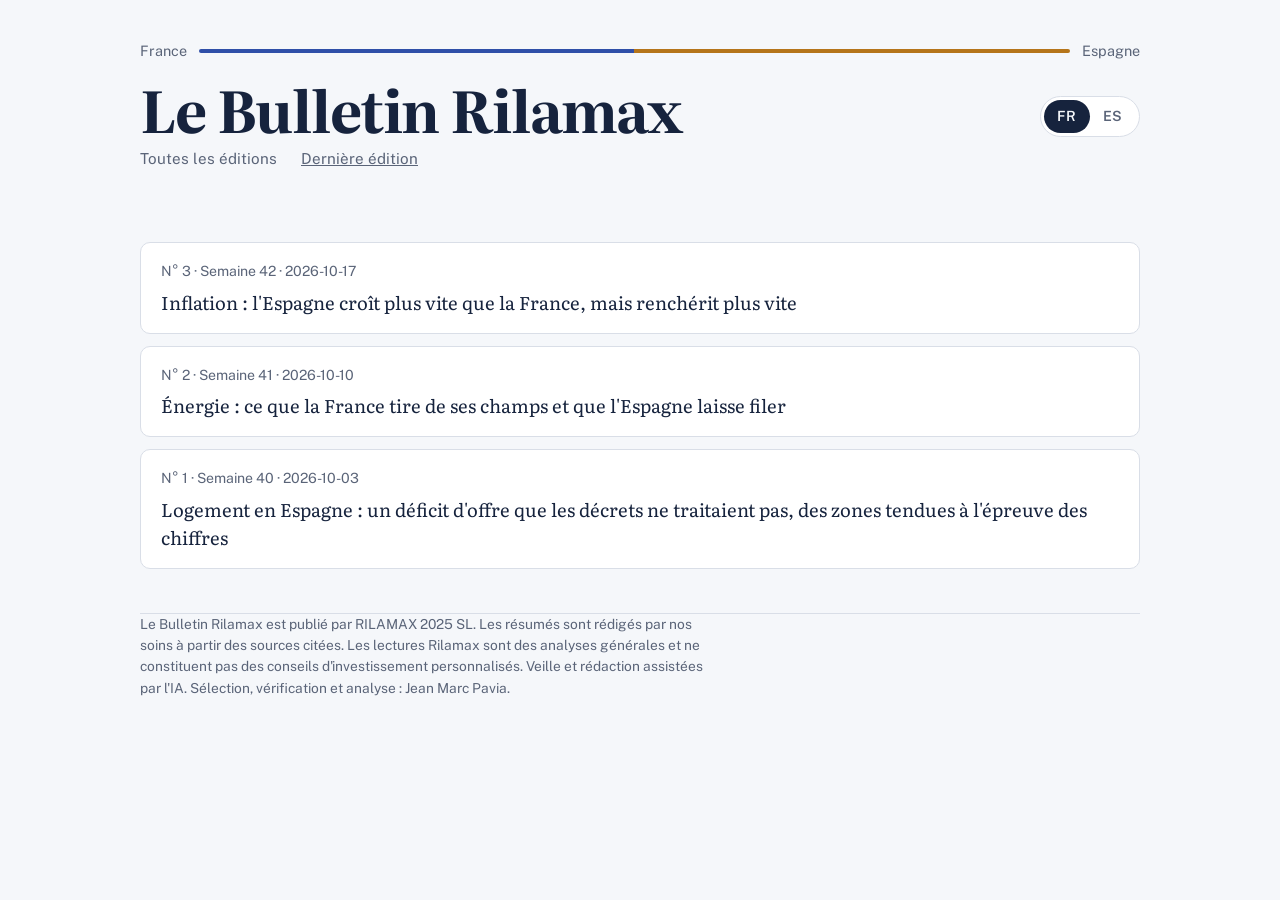
==== site/archivo/index.html @ bd0906f2 "Bulletin Rilamax N.º 3 (semana 42)" ====
<!DOCTYPE html>
<html lang="fr">
<head>
<meta charset="utf-8">
<meta name="viewport" content="width=device-width, initial-scale=1, viewport-fit=cover">
<title>Le Bulletin Rilamax — Toutes les éditions</title>
<meta property="og:title" content="Le Bulletin Rilamax — Toutes les éditions">
<meta property="og:image" content="https://bulletin.rilamax.com/portada.png">
<link rel="preconnect" href="https://fonts.googleapis.com">
<link rel="preconnect" href="https://fonts.gstatic.com" crossorigin>
<link href="https://fonts.googleapis.com/css2?family=Literata:opsz,wght@7..72,400;7..72,600;7..72,700&family=Public+Sans:wght@400;500;600&display=swap" rel="stylesheet">
<style>

:root{
  --paper:#F5F7FA; --surface:#FFFFFF; --ink:#16233D; --muted:#5A6478; --rule:#D9DEE7;
  --fr:#2F4FA8; --fr-soft:#E7ECF8; --es:#B5751A; --es-soft:#F8EEDD;
  --note:#1F5C55; --note-soft:#E4F0EE;
  box-sizing:border-box;
  padding-top:env(safe-area-inset-top,0px); padding-bottom:env(safe-area-inset-bottom,0px);
}
@media (prefers-color-scheme:dark){
  :root:not([data-theme="light"]){
    --paper:#121A2B; --surface:#1A2438; --ink:#E8ECF3; --muted:#A3ADC0; --rule:#2E3A52;
    --fr:#8FA8F0; --fr-soft:#22305A; --es:#E5AE5C; --es-soft:#3A2D18;
    --note:#7FCBC0; --note-soft:#173532;
  }
}
:root[data-theme="dark"]{
  --paper:#121A2B; --surface:#1A2438; --ink:#E8ECF3; --muted:#A3ADC0; --rule:#2E3A52;
  --fr:#8FA8F0; --fr-soft:#22305A; --es:#E5AE5C; --es-soft:#3A2D18;
  --note:#7FCBC0; --note-soft:#173532;
}
*,*::before,*::after{box-sizing:inherit}
html{scroll-padding-top:calc(env(safe-area-inset-top,0px) + 64px);scroll-behavior:smooth}
@media (prefers-reduced-motion:reduce){html{scroll-behavior:auto}}
body{margin:0;background:var(--paper);color:var(--ink);font-family:"Public Sans",system-ui,-apple-system,"Segoe UI",sans-serif;font-size:16px;line-height:1.55}
a{color:inherit}
a:focus-visible{outline:2px solid var(--fr);outline-offset:3px;border-radius:4px}
.wrap{max-width:1040px;margin:0 auto;padding:0 1.25rem}
.serif{font-family:"Literata",Georgia,serif}

/* Masthead */
.mast{padding:2.5rem 0 1.75rem}
.bridge{display:flex;align-items:center;gap:.75rem;color:var(--muted);font-size:.9rem}
.bridge .line{flex:1;height:4px;border-radius:2px;background:linear-gradient(90deg,var(--fr) 0 50%,var(--es) 50% 100%)}
h1{font-family:"Literata",Georgia,serif;font-weight:700;font-size:clamp(2.2rem,6vw,3.6rem);line-height:1.05;letter-spacing:-.02em;margin:1rem 0 .5rem}
.meta{display:flex;flex-wrap:wrap;gap:.4rem 1.5rem;color:var(--muted);font-size:.95rem}

/* Sommaire */
.toc{position:sticky;top:0;z-index:5;background:var(--paper);border-top:1px solid var(--rule);border-bottom:1px solid var(--rule)}
.toc ul{list-style:none;margin:0;padding:.6rem 0;display:flex;gap:1.25rem;overflow-x:auto;white-space:nowrap;font-size:.92rem}
.toc a{text-decoration:none;color:var(--muted)}
.toc a:hover{color:var(--ink)}

section{padding:2.75rem 0;border-bottom:1px solid var(--rule)}
h2{font-family:"Literata",Georgia,serif;font-size:1.75rem;line-height:1.2;margin:0 0 1.25rem}
.lede{color:var(--muted);margin:-.75rem 0 1.5rem;max-width:62ch}

/* Edito */
.edito{display:grid;grid-template-columns:1fr;gap:2rem}
@media(min-width:780px){.edito{grid-template-columns:1.7fr 1fr}}
.edito .body p{font-family:"Literata",Georgia,serif;font-size:1.1rem;line-height:1.75;margin:0 0 1rem;max-width:62ch}
.edito .sign{font-size:.92rem;color:var(--muted)}
.keys{background:var(--surface);border:1px solid var(--rule);border-radius:12px;padding:1.4rem 1.5rem;align-self:start}
.keys h3{margin:0 0 .8rem;font-size:1rem}
.keys ol{margin:0;padding-left:1.2rem}
.keys li{margin:0 0 .6rem}

/* Chiffres */
.figs{display:grid;grid-template-columns:repeat(auto-fit,minmax(220px,1fr));gap:1rem}
.fig{background:var(--surface);border:1px solid var(--rule);border-top:4px solid var(--c);border-radius:4px 4px 10px 10px;padding:1.1rem 1.25rem}
.fig.fr{--c:var(--fr)} .fig.es{--c:var(--es)}
.fig strong{display:block;font-family:"Literata",Georgia,serif;font-size:2.2rem;line-height:1.05;color:var(--c)}
.fig span{display:block;margin-top:.5rem;font-size:.93rem}
.fig small{display:block;margin-top:.4rem;color:var(--muted);font-size:.8rem}

/* Dossier */
.dossier .intro{font-family:"Literata",Georgia,serif;font-size:1.1rem;line-height:1.75;max-width:66ch;margin:0 0 1.75rem}
.cols{display:grid;grid-template-columns:1fr;gap:1rem;margin-bottom:1.5rem}
@media(min-width:780px){.cols{grid-template-columns:repeat(3,1fr)}}
.col{background:var(--surface);border:1px solid var(--rule);border-radius:10px;padding:1.2rem 1.3rem}
.col h3{margin:0 0 .6rem;font-size:1.02rem}
.col ul{margin:0;padding-left:1.1rem}
.col li{margin:0 0 .55rem;font-size:.95rem}

/* Items */
.country-head{display:flex;align-items:center;gap:.75rem;margin:0 0 .5rem}
.country-head .bar{width:28px;height:6px;border-radius:3px;background:var(--c)}
.country-head.fr{--c:var(--fr)} .country-head.es{--c:var(--es)}
.item{display:grid;grid-template-columns:1fr;gap:1rem 2.5rem;padding:1.75rem 0;border-top:1px solid var(--rule)}
.item:first-of-type{border-top:0}
@media(min-width:780px){.item{grid-template-columns:1.5fr 1fr}}
.tag{display:inline-flex;align-items:center;gap:.5rem;font-size:.86rem;font-weight:600;padding:.2rem .65rem;border-radius:6px}
.tag.fr{background:var(--fr-soft);color:var(--fr)}
.tag.es{background:var(--es-soft);color:var(--es)}
.item h3{font-family:"Literata",Georgia,serif;font-size:1.35rem;line-height:1.25;margin:.7rem 0 .55rem;max-width:32ch}
.item .sum{margin:0 0 .8rem;max-width:62ch}
.src{font-size:.86rem;color:var(--muted)}
.src a{color:var(--muted);text-underline-offset:3px}
.lecture{align-self:start;background:var(--note-soft);border-left:3px solid var(--note);border-radius:0 10px 10px 0;padding:1.1rem 1.25rem}
.lecture h4{margin:0 0 .45rem;font-size:.93rem;font-weight:600;color:var(--note)}
.lecture p{margin:0;font-family:"Literata",Georgia,serif;font-size:1rem;line-height:1.65}

/* Agenda */
.agenda{list-style:none;margin:0;padding:0;display:grid;gap:.75rem}
.agenda li{display:grid;grid-template-columns:8.5rem 1fr;gap:1rem;background:var(--surface);border:1px solid var(--rule);border-radius:10px;padding:1rem 1.2rem}
@media(max-width:560px){.agenda li{grid-template-columns:1fr;gap:.25rem}}
.agenda .when{font-weight:600}
.agenda .what{max-width:62ch}

/* CTA + footer */
.cta{display:grid;grid-template-columns:1fr;gap:1.25rem;align-items:center}
@media(min-width:780px){.cta{grid-template-columns:1.6fr 1fr}}
.cta p{font-family:"Literata",Georgia,serif;font-size:1.1rem;margin:0;max-width:56ch}
.btn{display:inline-block;text-align:center;text-decoration:none;font-weight:600;background:var(--ink);color:var(--paper);padding:.85rem 1.3rem;border-radius:10px}
footer{padding:2rem 0 3rem;color:var(--muted);font-size:.86rem}
footer p{max-width:72ch;margin:0 0 .6rem}


.titlerow{display:flex;align-items:flex-end;justify-content:space-between;gap:1rem;flex-wrap:wrap}
.langs{display:inline-flex;border:1px solid var(--rule);border-radius:999px;padding:3px;background:var(--surface);margin-bottom:.6rem}
.langs button{font:inherit;font-size:.88rem;font-weight:600;border:0;background:transparent;color:var(--muted);padding:.35rem .85rem;border-radius:999px;cursor:pointer}
.langs button[aria-pressed="true"]{background:var(--ink);color:var(--paper)}
.langs button:focus-visible{outline:2px solid var(--fr);outline-offset:2px}
.edition[hidden]{display:none}

.dfigs{display:grid;grid-template-columns:repeat(auto-fit,minmax(200px,1fr));gap:1px;background:var(--rule);border:1px solid var(--rule);border-radius:12px;overflow:hidden;margin:0 0 2.25rem}
.dfigs div{background:var(--surface);padding:1.1rem 1.25rem}
.dfigs strong{display:block;font-family:"Literata",Georgia,serif;font-size:1.9rem;line-height:1.1;color:var(--es)}
.dfigs span{display:block;margin-top:.35rem;font-size:.9rem;color:var(--muted)}
.longform{max-width:none}
.longform>h3,.longform>p,.longform>.debate{max-width:68ch}
.longform>figure{max-width:860px}
.longform h3{font-family:"Literata",Georgia,serif;font-size:1.3rem;line-height:1.3;margin:2.25rem 0 .75rem}
.longform h3:first-child{margin-top:0}
.longform p{font-family:"Literata",Georgia,serif;font-size:1.06rem;line-height:1.78;margin:0 0 1.1rem}
.chart{margin:1.5rem 0;padding:1.1rem 1.25rem;background:var(--surface);border:1px solid var(--rule);border-radius:10px}
.bar-row{display:grid;grid-template-columns:9.5rem 1fr 5.5rem;align-items:center;gap:.75rem;margin:.45rem 0;font-size:.92rem}
.bar-row .bar{display:block;height:14px;border-radius:7px;background:#D9DEE7;background:var(--rule);overflow:hidden}
.bar-row .fill{display:block;height:14px;width:0;border-radius:7px;background:#B5751A;background:var(--es)}
.bar-row .fill.c-muted{background:#5A6478;background:var(--muted)}
.bar-row .fill.c-fr{background:#2F4FA8;background:var(--fr)}
.bar-row .val{font-weight:600;text-align:right}
.chart figcaption{margin-top:.6rem;font-size:.8rem;color:var(--muted)}
@media(max-width:560px){.bar-row{grid-template-columns:1fr auto}.bar-row .bar{grid-column:1/-1;order:3}}
.debate{margin:1.5rem 0;padding:1rem 1.25rem;border:1px dashed var(--rule);border-radius:10px}
.debate h4,.watch h4{margin:0 0 .4rem;font-size:.95rem}
.debate p,.watch p{margin:0;font-size:.97rem;font-family:"Public Sans",system-ui,sans-serif;line-height:1.6}
.dossier .lecture{margin-top:2rem;max-width:none}
.dossier .lecture p{font-size:1.06rem}
.watch{margin:1.25rem 0;padding:1rem 1.25rem;background:var(--es-soft);border-radius:10px}
.dossier .src{margin-top:1rem;line-height:1.7}

.archive ul{list-style:none;margin:0;padding:0;display:grid;gap:.5rem}
.archive a{text-underline-offset:3px}
.archive li span{color:var(--muted);font-size:.9rem;margin-left:.5rem}
.bar-row .fill.w1{width:1%}.bar-row .fill.w2{width:2%}.bar-row .fill.w3{width:3%}.bar-row .fill.w4{width:4%}.bar-row .fill.w5{width:5%}.bar-row .fill.w6{width:6%}.bar-row .fill.w7{width:7%}.bar-row .fill.w8{width:8%}.bar-row .fill.w9{width:9%}.bar-row .fill.w10{width:10%}.bar-row .fill.w11{width:11%}.bar-row .fill.w12{width:12%}.bar-row .fill.w13{width:13%}.bar-row .fill.w14{width:14%}.bar-row .fill.w15{width:15%}.bar-row .fill.w16{width:16%}.bar-row .fill.w17{width:17%}.bar-row .fill.w18{width:18%}.bar-row .fill.w19{width:19%}.bar-row .fill.w20{width:20%}.bar-row .fill.w21{width:21%}.bar-row .fill.w22{width:22%}.bar-row .fill.w23{width:23%}.bar-row .fill.w24{width:24%}.bar-row .fill.w25{width:25%}.bar-row .fill.w26{width:26%}.bar-row .fill.w27{width:27%}.bar-row .fill.w28{width:28%}.bar-row .fill.w29{width:29%}.bar-row .fill.w30{width:30%}.bar-row .fill.w31{width:31%}.bar-row .fill.w32{width:32%}.bar-row .fill.w33{width:33%}.bar-row .fill.w34{width:34%}.bar-row .fill.w35{width:35%}.bar-row .fill.w36{width:36%}.bar-row .fill.w37{width:37%}.bar-row .fill.w38{width:38%}.bar-row .fill.w39{width:39%}.bar-row .fill.w40{width:40%}.bar-row .fill.w41{width:41%}.bar-row .fill.w42{width:42%}.bar-row .fill.w43{width:43%}.bar-row .fill.w44{width:44%}.bar-row .fill.w45{width:45%}.bar-row .fill.w46{width:46%}.bar-row .fill.w47{width:47%}.bar-row .fill.w48{width:48%}.bar-row .fill.w49{width:49%}.bar-row .fill.w50{width:50%}.bar-row .fill.w51{width:51%}.bar-row .fill.w52{width:52%}.bar-row .fill.w53{width:53%}.bar-row .fill.w54{width:54%}.bar-row .fill.w55{width:55%}.bar-row .fill.w56{width:56%}.bar-row .fill.w57{width:57%}.bar-row .fill.w58{width:58%}.bar-row .fill.w59{width:59%}.bar-row .fill.w60{width:60%}.bar-row .fill.w61{width:61%}.bar-row .fill.w62{width:62%}.bar-row .fill.w63{width:63%}.bar-row .fill.w64{width:64%}.bar-row .fill.w65{width:65%}.bar-row .fill.w66{width:66%}.bar-row .fill.w67{width:67%}.bar-row .fill.w68{width:68%}.bar-row .fill.w69{width:69%}.bar-row .fill.w70{width:70%}.bar-row .fill.w71{width:71%}.bar-row .fill.w72{width:72%}.bar-row .fill.w73{width:73%}.bar-row .fill.w74{width:74%}.bar-row .fill.w75{width:75%}.bar-row .fill.w76{width:76%}.bar-row .fill.w77{width:77%}.bar-row .fill.w78{width:78%}.bar-row .fill.w79{width:79%}.bar-row .fill.w80{width:80%}.bar-row .fill.w81{width:81%}.bar-row .fill.w82{width:82%}.bar-row .fill.w83{width:83%}.bar-row .fill.w84{width:84%}.bar-row .fill.w85{width:85%}.bar-row .fill.w86{width:86%}.bar-row .fill.w87{width:87%}.bar-row .fill.w88{width:88%}.bar-row .fill.w89{width:89%}.bar-row .fill.w90{width:90%}.bar-row .fill.w91{width:91%}.bar-row .fill.w92{width:92%}.bar-row .fill.w93{width:93%}.bar-row .fill.w94{width:94%}.bar-row .fill.w95{width:95%}.bar-row .fill.w96{width:96%}.bar-row .fill.w97{width:97%}.bar-row .fill.w98{width:98%}.bar-row .fill.w99{width:99%}.bar-row .fill.w100{width:100%}

.glossary{margin:0;display:grid;grid-template-columns:1fr;gap:.6rem}
@media(min-width:780px){.glossary{grid-template-columns:1fr 1fr}}
.glossary div{background:var(--surface);border:1px solid var(--rule);border-radius:10px;padding:.9rem 1.1rem}
.glossary dt{font-weight:600;color:var(--fr);margin:0 0 .2rem}
.glossary dd{margin:0;font-size:.95rem;line-height:1.55}

.chart-t{margin:0 0 .7rem;font-weight:600;font-size:.95rem}
.bar-row .fill{transition:width 1.1s cubic-bezier(.2,.7,.2,1)}
.chart.pre .bar-row .fill,.chart.pre .seg{width:0 !important}
.mix-row{display:grid;grid-template-columns:6.5rem 1fr;align-items:center;gap:.75rem;margin:.55rem 0;font-size:.92rem}
.mix-bar{display:flex;height:30px;border-radius:7px;overflow:hidden;background:var(--rule)}
.seg{display:flex;align-items:center;justify-content:center;height:100%;width:0;color:#fff;font-style:normal;font-size:.75rem;font-weight:600;position:relative;transition:width 1.2s cubic-bezier(.2,.7,.2,1);cursor:default;outline:none}
.seg i{font-style:normal;white-space:nowrap;overflow:hidden}
.seg:hover,.seg:focus{filter:brightness(1.12)}
.mix-legend{display:flex;flex-wrap:wrap;gap:.4rem 1rem;margin-top:.75rem;font-size:.82rem;color:var(--muted)}
.mix-legend b{display:inline-block;width:.8rem;height:.8rem;border-radius:3px;margin-right:.35rem;vertical-align:-1px}
.k-nuclear{background:#6C4AB6}.k-fosil{background:#5A6478}.k-eolica{background:#2F8F83}.k-solar{background:#D9A21B}.k-hidro{background:#2F4FA8}.k-biomasa{background:#7A9A3A}.k-otros{background:#A3ADC0}
.mix .chart.pre .seg{width:0}
.seg[class*=" w"]{flex:none}
.seg.w1{width:1%}.seg.w2{width:2%}.seg.w3{width:3%}.seg.w4{width:4%}.seg.w5{width:5%}.seg.w6{width:6%}.seg.w7{width:7%}.seg.w8{width:8%}.seg.w9{width:9%}.seg.w10{width:10%}.seg.w11{width:11%}.seg.w12{width:12%}.seg.w13{width:13%}.seg.w14{width:14%}.seg.w15{width:15%}.seg.w16{width:16%}.seg.w17{width:17%}.seg.w18{width:18%}.seg.w19{width:19%}.seg.w20{width:20%}.seg.w21{width:21%}.seg.w22{width:22%}.seg.w23{width:23%}.seg.w24{width:24%}.seg.w25{width:25%}.seg.w26{width:26%}.seg.w27{width:27%}.seg.w28{width:28%}.seg.w29{width:29%}.seg.w30{width:30%}.seg.w31{width:31%}.seg.w32{width:32%}.seg.w33{width:33%}.seg.w34{width:34%}.seg.w35{width:35%}.seg.w36{width:36%}.seg.w37{width:37%}.seg.w38{width:38%}.seg.w39{width:39%}.seg.w40{width:40%}.seg.w41{width:41%}.seg.w42{width:42%}.seg.w43{width:43%}.seg.w44{width:44%}.seg.w45{width:45%}.seg.w46{width:46%}.seg.w47{width:47%}.seg.w48{width:48%}.seg.w49{width:49%}.seg.w50{width:50%}.seg.w51{width:51%}.seg.w52{width:52%}.seg.w53{width:53%}.seg.w54{width:54%}.seg.w55{width:55%}.seg.w56{width:56%}.seg.w57{width:57%}.seg.w58{width:58%}.seg.w59{width:59%}.seg.w60{width:60%}.seg.w61{width:61%}.seg.w62{width:62%}.seg.w63{width:63%}.seg.w64{width:64%}.seg.w65{width:65%}.seg.w66{width:66%}.seg.w67{width:67%}.seg.w68{width:68%}.seg.w69{width:69%}.seg.w70{width:70%}.seg.w71{width:71%}.seg.w72{width:72%}.seg.w73{width:73%}.seg.w74{width:74%}.seg.w75{width:75%}.seg.w76{width:76%}.seg.w77{width:77%}.seg.w78{width:78%}.seg.w79{width:79%}.seg.w80{width:80%}.seg.w81{width:81%}.seg.w82{width:82%}.seg.w83{width:83%}.seg.w84{width:84%}.seg.w85{width:85%}.seg.w86{width:86%}.seg.w87{width:87%}.seg.w88{width:88%}.seg.w89{width:89%}.seg.w90{width:90%}.seg.w91{width:91%}.seg.w92{width:92%}.seg.w93{width:93%}.seg.w94{width:94%}.seg.w95{width:95%}.seg.w96{width:96%}.seg.w97{width:97%}.seg.w98{width:98%}.seg.w99{width:99%}.seg.w100{width:100%}

.seg{cursor:pointer}
.seg.on{filter:brightness(1.18);box-shadow:inset 0 0 0 2px rgba(255,255,255,.85)}
.mix-info{margin:.7rem 0 0;padding:.5rem .75rem;border-radius:8px;background:var(--paper);font-size:.88rem;color:var(--muted);min-height:1.2em}
.mix-info.act{color:var(--ink);font-weight:600;background:var(--fr-soft)}
.cite{font-family:"Public Sans",system-ui,sans-serif;font-size:.78rem;color:var(--muted);white-space:normal}
.cite a{color:var(--muted);text-underline-offset:2px}
.illus{margin:1.6rem 0;padding:1.1rem 1.25rem;background:var(--surface);border:1px solid var(--rule);border-radius:10px}
.illus figcaption,.cmp figcaption{margin-top:.6rem;font-size:.8rem;color:var(--muted);font-family:"Public Sans",system-ui,sans-serif}
.cmp{margin:1.75rem 0;padding:1.1rem 1.25rem;background:var(--surface);border:1px solid var(--rule);border-radius:10px;max-width:none}
.cmp-wrap{overflow-x:auto}
.cmp table{width:100%;border-collapse:collapse;font-size:.88rem;font-family:"Public Sans",system-ui,sans-serif;min-width:560px}
.cmp th,.cmp td{text-align:left;padding:.55rem .6rem;border-bottom:1px solid var(--rule);vertical-align:top}
.cmp thead th{font-weight:600;color:var(--muted);font-size:.8rem;text-transform:uppercase;letter-spacing:.03em}
.cmp thead th:nth-child(2){color:var(--fr)}.cmp thead th:nth-child(3){color:var(--es)}
.cmp tbody th{font-weight:600}
.cmp td{white-space:nowrap}
.cmp td.src-cell{white-space:normal}
.cmp td.src-cell .cite{font-size:.75rem}
.longform .cmp,.longform .illus{max-width:none}

.mix-info{font-family:"Public Sans",system-ui,sans-serif !important;font-size:.88rem !important;line-height:1.5 !important}
.cmp td.src-cell{min-width:9rem}

.lecture p+p{margin-top:.8rem}

.ctx{margin:.2rem 0 .9rem;padding:.75rem 1rem;background:var(--paper);border:1px solid var(--rule);border-radius:8px;max-width:62ch}
.ctx-l{display:inline-block;font-size:.72rem;font-weight:700;letter-spacing:.08em;text-transform:uppercase;color:var(--muted);margin-bottom:.25rem}
.ctx p{margin:0;font-size:.95rem;line-height:1.6}
.fig .cmp-o{display:block;margin-top:.45rem;font-style:normal;font-size:.85rem;font-weight:600;padding-top:.4rem;border-top:1px dashed var(--rule)}
.fig .cmp-o.fr{color:var(--fr)}.fig .cmp-o.es{color:var(--es)}

.ed-list{list-style:none;margin:0;padding:0;display:grid;gap:.75rem}
.ed-list a{display:block;text-decoration:none;background:var(--surface);border:1px solid var(--rule);border-radius:10px;padding:1rem 1.25rem}
.ed-list a:hover{border-color:var(--fr)}
.ed-list .n{font-size:.88rem;color:var(--muted)}
.ed-list .t{display:block;font-family:"Literata",Georgia,serif;font-size:1.15rem;margin-top:.25rem}
</style>
</head>
<body>

<div class="edition" data-lang="fr" lang="fr">
<header class="mast"><div class="wrap">
  <div class="bridge"><span>France</span><span class="line" aria-hidden="true"></span><span>Espagne</span></div>
  <div class="titlerow"><h1>Le Bulletin Rilamax</h1>
    <div class="langs" role="group" aria-label="Langue"><button type="button" data-set="fr" aria-pressed="true">FR</button><button type="button" data-set="es" aria-pressed="false">ES</button></div>
  </div>
  <div class="meta"><span>Toutes les éditions</span><span><a href="/?lang=fr">Dernière édition</a></span></div>
</div></header>
<main class="wrap"><section>
  <ul class="ed-list"><li><a href="/ediciones/2026-10-17/?lang=fr"><span class="n">N° 3 · Semaine 42 · 2026-10-17</span><span class="t">Inflation : l&#39;Espagne croît plus vite que la France, mais renchérit plus vite</span></a></li><li><a href="/ediciones/2026-10-10/?lang=fr"><span class="n">N° 2 · Semaine 41 · 2026-10-10</span><span class="t">Énergie : ce que la France tire de ses champs et que l&#39;Espagne laisse filer</span></a></li><li><a href="/ediciones/2026-10-03/?lang=fr"><span class="n">N° 1 · Semaine 40 · 2026-10-03</span><span class="t">Logement en Espagne : un déficit d&#39;offre que les décrets ne traitaient pas, des zones tendues à l&#39;épreuve des chiffres</span></a></li></ul>
</section></main>
<footer class="wrap"><p>Le Bulletin Rilamax est publié par RILAMAX 2025 SL. Les résumés sont rédigés par nos soins à partir des sources citées. Les lectures Rilamax sont des analyses générales et ne constituent pas des conseils d&#39;investissement personnalisés. Veille et rédaction assistées par l&#39;IA. Sélection, vérification et analyse : Jean Marc Pavia.</p></footer>
</div>

<div class="edition" data-lang="es" lang="es" hidden>
<header class="mast"><div class="wrap">
  <div class="bridge"><span>Francia</span><span class="line" aria-hidden="true"></span><span>España</span></div>
  <div class="titlerow"><h1>El Boletín Rilamax</h1>
    <div class="langs" role="group" aria-label="Idioma"><button type="button" data-set="fr" aria-pressed="false">FR</button><button type="button" data-set="es" aria-pressed="true">ES</button></div>
  </div>
  <div class="meta"><span>Todas las ediciones</span><span><a href="/?lang=es">Última edición</a></span></div>
</div></header>
<main class="wrap"><section>
  <ul class="ed-list"><li><a href="/ediciones/2026-10-17/?lang=es"><span class="n">N.º 3 · Semana 42 · 2026-10-17</span><span class="t">Inflación: España crece más deprisa que Francia, pero se encarece más deprisa</span></a></li><li><a href="/ediciones/2026-10-10/?lang=es"><span class="n">N.º 2 · Semana 41 · 2026-10-10</span><span class="t">Energía: lo que Francia saca de sus campos y España deja escapar</span></a></li><li><a href="/ediciones/2026-10-03/?lang=es"><span class="n">N.º 1 · Semana 40 · 2026-10-03</span><span class="t">Vivienda en España: un déficit de oferta que los decretos no abordaban y unas zonas tensionadas puestas a prueba por los datos</span></a></li></ul>
</section></main>
<footer class="wrap"><p>El Boletín Rilamax lo publica RILAMAX 2025 SL. Los resúmenes son de elaboración propia a partir de las fuentes citadas. Las lecturas Rilamax son análisis generales y no constituyen asesoramiento de inversión personalizado. Seguimiento y redacción asistidos por IA. Selección, verificación y análisis: Jean Marc Pavia.</p></footer>
</div>

<script>
(function(){
  function setLang(l){
    document.querySelectorAll('.edition').forEach(function(e){e.hidden=e.dataset.lang!==l});
    document.documentElement.lang=l;
    try{localStorage.setItem('rilamax-lang',l)}catch(e){}
  }
  document.querySelectorAll('.langs button').forEach(function(b){b.addEventListener('click',function(){setLang(b.dataset.set)})});
  var p=new URLSearchParams(location.search).get('lang'); var saved=null;
  try{saved=localStorage.getItem('rilamax-lang')}catch(e){}
  var l=(p==='es'||p==='fr')?p:saved; if(l==='es'||l==='fr') setLang(l);
})();
</script>
</body>
</html>
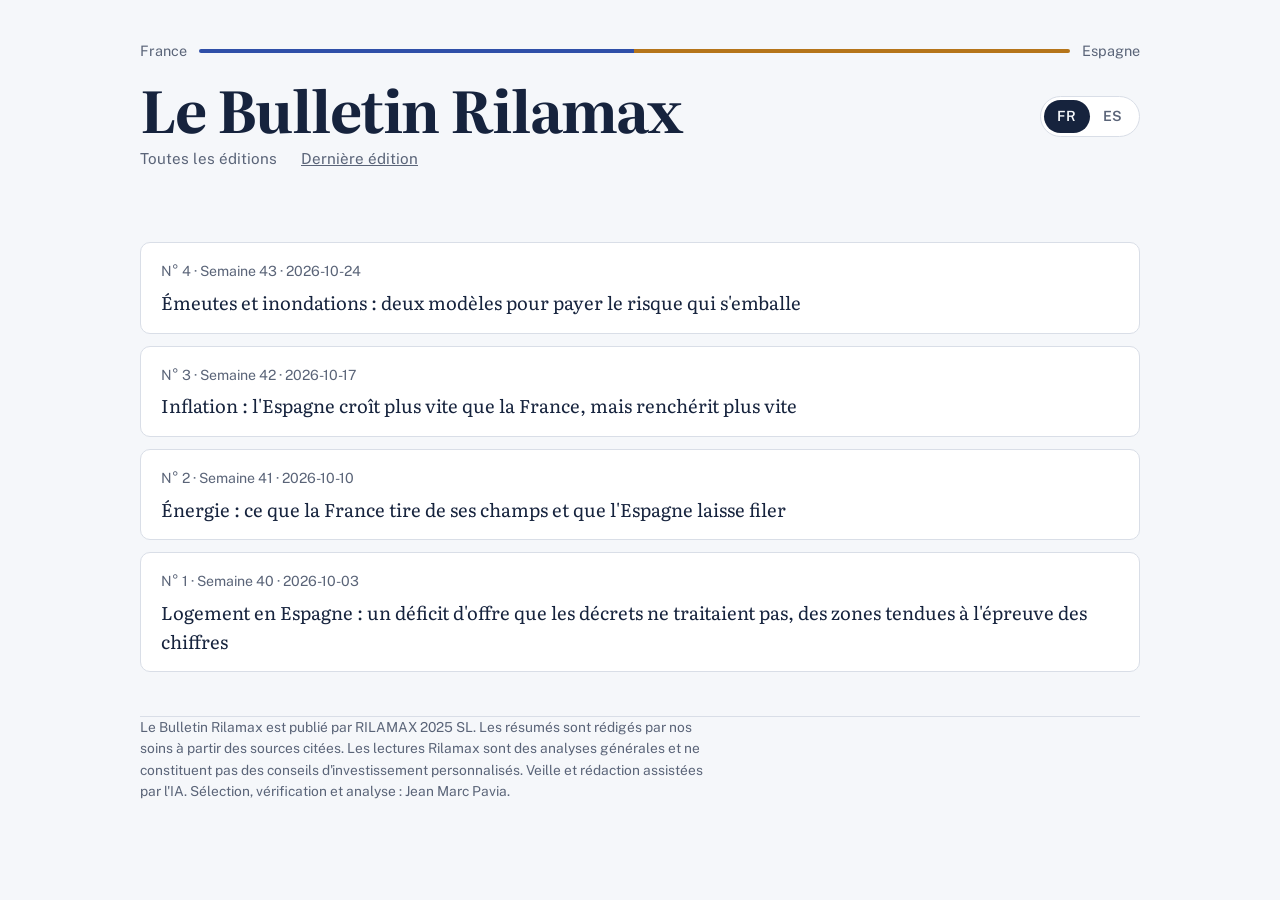
==== commit 07e7766a: "Bulletin Rilamax N.º 4 (semana 43)" ====
--- a/site/archivo/index.html
+++ b/site/archivo/index.html
@@ -226,7 +226,7 @@
   <div class="meta"><span>Toutes les éditions</span><span><a href="/?lang=fr">Dernière édition</a></span></div>
 </div></header>
 <main class="wrap"><section>
-  <ul class="ed-list"><li><a href="/ediciones/2026-10-17/?lang=fr"><span class="n">N° 3 · Semaine 42 · 2026-10-17</span><span class="t">Inflation : l&#39;Espagne croît plus vite que la France, mais renchérit plus vite</span></a></li><li><a href="/ediciones/2026-10-10/?lang=fr"><span class="n">N° 2 · Semaine 41 · 2026-10-10</span><span class="t">Énergie : ce que la France tire de ses champs et que l&#39;Espagne laisse filer</span></a></li><li><a href="/ediciones/2026-10-03/?lang=fr"><span class="n">N° 1 · Semaine 40 · 2026-10-03</span><span class="t">Logement en Espagne : un déficit d&#39;offre que les décrets ne traitaient pas, des zones tendues à l&#39;épreuve des chiffres</span></a></li></ul>
+  <ul class="ed-list"><li><a href="/ediciones/2026-10-24/?lang=fr"><span class="n">N° 4 · Semaine 43 · 2026-10-24</span><span class="t">Émeutes et inondations : deux modèles pour payer le risque qui s&#39;emballe</span></a></li><li><a href="/ediciones/2026-10-17/?lang=fr"><span class="n">N° 3 · Semaine 42 · 2026-10-17</span><span class="t">Inflation : l&#39;Espagne croît plus vite que la France, mais renchérit plus vite</span></a></li><li><a href="/ediciones/2026-10-10/?lang=fr"><span class="n">N° 2 · Semaine 41 · 2026-10-10</span><span class="t">Énergie : ce que la France tire de ses champs et que l&#39;Espagne laisse filer</span></a></li><li><a href="/ediciones/2026-10-03/?lang=fr"><span class="n">N° 1 · Semaine 40 · 2026-10-03</span><span class="t">Logement en Espagne : un déficit d&#39;offre que les décrets ne traitaient pas, des zones tendues à l&#39;épreuve des chiffres</span></a></li></ul>
 </section></main>
 <footer class="wrap"><p>Le Bulletin Rilamax est publié par RILAMAX 2025 SL. Les résumés sont rédigés par nos soins à partir des sources citées. Les lectures Rilamax sont des analyses générales et ne constituent pas des conseils d&#39;investissement personnalisés. Veille et rédaction assistées par l&#39;IA. Sélection, vérification et analyse : Jean Marc Pavia.</p></footer>
 </div>
@@ -240,7 +240,7 @@
   <div class="meta"><span>Todas las ediciones</span><span><a href="/?lang=es">Última edición</a></span></div>
 </div></header>
 <main class="wrap"><section>
-  <ul class="ed-list"><li><a href="/ediciones/2026-10-17/?lang=es"><span class="n">N.º 3 · Semana 42 · 2026-10-17</span><span class="t">Inflación: España crece más deprisa que Francia, pero se encarece más deprisa</span></a></li><li><a href="/ediciones/2026-10-10/?lang=es"><span class="n">N.º 2 · Semana 41 · 2026-10-10</span><span class="t">Energía: lo que Francia saca de sus campos y España deja escapar</span></a></li><li><a href="/ediciones/2026-10-03/?lang=es"><span class="n">N.º 1 · Semana 40 · 2026-10-03</span><span class="t">Vivienda en España: un déficit de oferta que los decretos no abordaban y unas zonas tensionadas puestas a prueba por los datos</span></a></li></ul>
+  <ul class="ed-list"><li><a href="/ediciones/2026-10-24/?lang=es"><span class="n">N.º 4 · Semana 43 · 2026-10-24</span><span class="t">Disturbios e inundaciones: dos modelos para pagar un riesgo que se desboca</span></a></li><li><a href="/ediciones/2026-10-17/?lang=es"><span class="n">N.º 3 · Semana 42 · 2026-10-17</span><span class="t">Inflación: España crece más deprisa que Francia, pero se encarece más deprisa</span></a></li><li><a href="/ediciones/2026-10-10/?lang=es"><span class="n">N.º 2 · Semana 41 · 2026-10-10</span><span class="t">Energía: lo que Francia saca de sus campos y España deja escapar</span></a></li><li><a href="/ediciones/2026-10-03/?lang=es"><span class="n">N.º 1 · Semana 40 · 2026-10-03</span><span class="t">Vivienda en España: un déficit de oferta que los decretos no abordaban y unas zonas tensionadas puestas a prueba por los datos</span></a></li></ul>
 </section></main>
 <footer class="wrap"><p>El Boletín Rilamax lo publica RILAMAX 2025 SL. Los resúmenes son de elaboración propia a partir de las fuentes citadas. Las lecturas Rilamax son análisis generales y no constituyen asesoramiento de inversión personalizado. Seguimiento y redacción asistidos por IA. Selección, verificación y análisis: Jean Marc Pavia.</p></footer>
 </div>
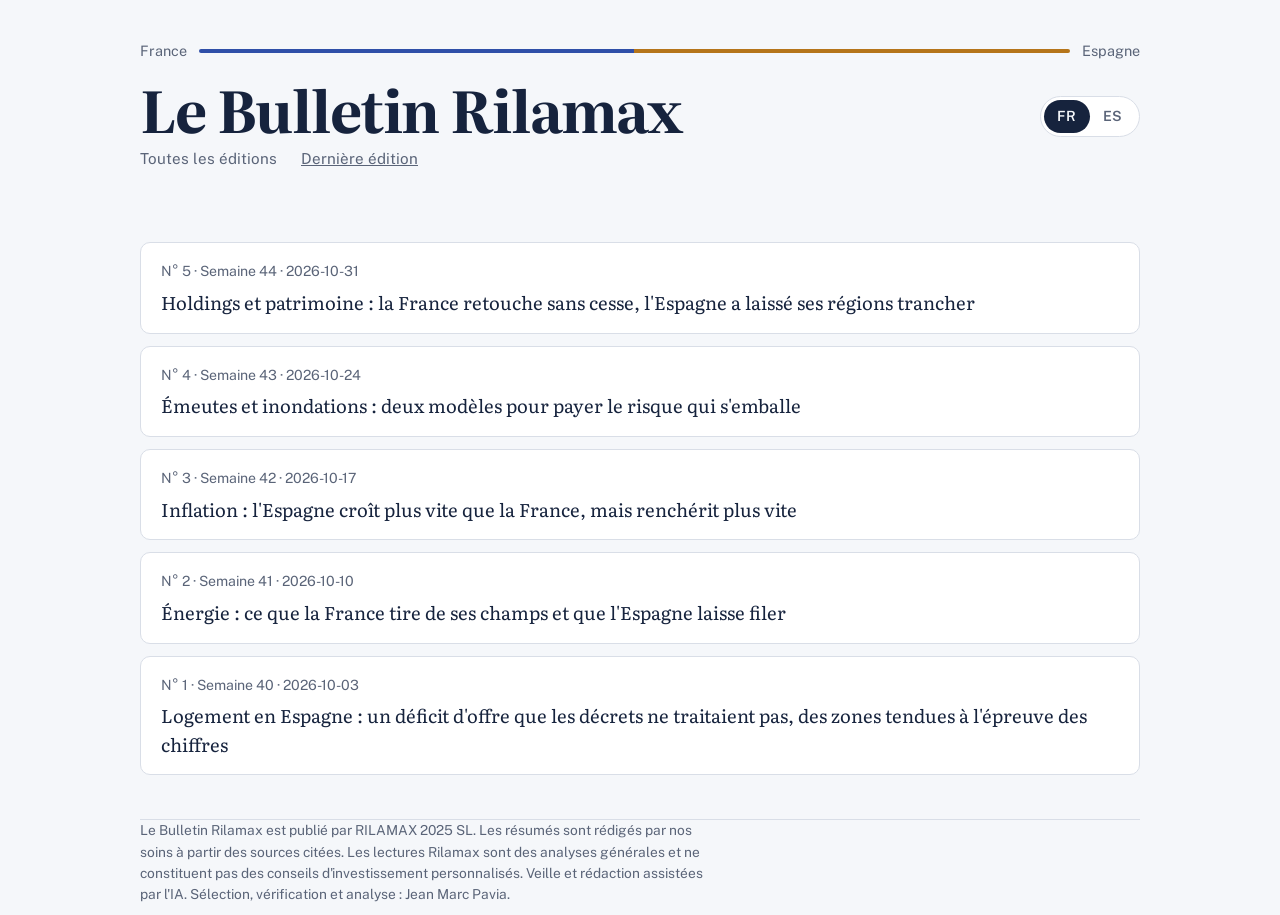
==== commit 1124ddc6: "Bulletin Rilamax N.º 5 (semana 44)" ====
--- a/site/archivo/index.html
+++ b/site/archivo/index.html
@@ -226,7 +226,7 @@
   <div class="meta"><span>Toutes les éditions</span><span><a href="/?lang=fr">Dernière édition</a></span></div>
 </div></header>
 <main class="wrap"><section>
-  <ul class="ed-list"><li><a href="/ediciones/2026-10-24/?lang=fr"><span class="n">N° 4 · Semaine 43 · 2026-10-24</span><span class="t">Émeutes et inondations : deux modèles pour payer le risque qui s&#39;emballe</span></a></li><li><a href="/ediciones/2026-10-17/?lang=fr"><span class="n">N° 3 · Semaine 42 · 2026-10-17</span><span class="t">Inflation : l&#39;Espagne croît plus vite que la France, mais renchérit plus vite</span></a></li><li><a href="/ediciones/2026-10-10/?lang=fr"><span class="n">N° 2 · Semaine 41 · 2026-10-10</span><span class="t">Énergie : ce que la France tire de ses champs et que l&#39;Espagne laisse filer</span></a></li><li><a href="/ediciones/2026-10-03/?lang=fr"><span class="n">N° 1 · Semaine 40 · 2026-10-03</span><span class="t">Logement en Espagne : un déficit d&#39;offre que les décrets ne traitaient pas, des zones tendues à l&#39;épreuve des chiffres</span></a></li></ul>
+  <ul class="ed-list"><li><a href="/ediciones/2026-10-31/?lang=fr"><span class="n">N° 5 · Semaine 44 · 2026-10-31</span><span class="t">Holdings et patrimoine : la France retouche sans cesse, l&#39;Espagne a laissé ses régions trancher</span></a></li><li><a href="/ediciones/2026-10-24/?lang=fr"><span class="n">N° 4 · Semaine 43 · 2026-10-24</span><span class="t">Émeutes et inondations : deux modèles pour payer le risque qui s&#39;emballe</span></a></li><li><a href="/ediciones/2026-10-17/?lang=fr"><span class="n">N° 3 · Semaine 42 · 2026-10-17</span><span class="t">Inflation : l&#39;Espagne croît plus vite que la France, mais renchérit plus vite</span></a></li><li><a href="/ediciones/2026-10-10/?lang=fr"><span class="n">N° 2 · Semaine 41 · 2026-10-10</span><span class="t">Énergie : ce que la France tire de ses champs et que l&#39;Espagne laisse filer</span></a></li><li><a href="/ediciones/2026-10-03/?lang=fr"><span class="n">N° 1 · Semaine 40 · 2026-10-03</span><span class="t">Logement en Espagne : un déficit d&#39;offre que les décrets ne traitaient pas, des zones tendues à l&#39;épreuve des chiffres</span></a></li></ul>
 </section></main>
 <footer class="wrap"><p>Le Bulletin Rilamax est publié par RILAMAX 2025 SL. Les résumés sont rédigés par nos soins à partir des sources citées. Les lectures Rilamax sont des analyses générales et ne constituent pas des conseils d&#39;investissement personnalisés. Veille et rédaction assistées par l&#39;IA. Sélection, vérification et analyse : Jean Marc Pavia.</p></footer>
 </div>
@@ -240,7 +240,7 @@
   <div class="meta"><span>Todas las ediciones</span><span><a href="/?lang=es">Última edición</a></span></div>
 </div></header>
 <main class="wrap"><section>
-  <ul class="ed-list"><li><a href="/ediciones/2026-10-24/?lang=es"><span class="n">N.º 4 · Semana 43 · 2026-10-24</span><span class="t">Disturbios e inundaciones: dos modelos para pagar un riesgo que se desboca</span></a></li><li><a href="/ediciones/2026-10-17/?lang=es"><span class="n">N.º 3 · Semana 42 · 2026-10-17</span><span class="t">Inflación: España crece más deprisa que Francia, pero se encarece más deprisa</span></a></li><li><a href="/ediciones/2026-10-10/?lang=es"><span class="n">N.º 2 · Semana 41 · 2026-10-10</span><span class="t">Energía: lo que Francia saca de sus campos y España deja escapar</span></a></li><li><a href="/ediciones/2026-10-03/?lang=es"><span class="n">N.º 1 · Semana 40 · 2026-10-03</span><span class="t">Vivienda en España: un déficit de oferta que los decretos no abordaban y unas zonas tensionadas puestas a prueba por los datos</span></a></li></ul>
+  <ul class="ed-list"><li><a href="/ediciones/2026-10-31/?lang=es"><span class="n">N.º 5 · Semana 44 · 2026-10-31</span><span class="t">Holdings y patrimonio: Francia retoca sin descanso, España dejó decidir a las comunidades autónomas</span></a></li><li><a href="/ediciones/2026-10-24/?lang=es"><span class="n">N.º 4 · Semana 43 · 2026-10-24</span><span class="t">Disturbios e inundaciones: dos modelos para pagar un riesgo que se desboca</span></a></li><li><a href="/ediciones/2026-10-17/?lang=es"><span class="n">N.º 3 · Semana 42 · 2026-10-17</span><span class="t">Inflación: España crece más deprisa que Francia, pero se encarece más deprisa</span></a></li><li><a href="/ediciones/2026-10-10/?lang=es"><span class="n">N.º 2 · Semana 41 · 2026-10-10</span><span class="t">Energía: lo que Francia saca de sus campos y España deja escapar</span></a></li><li><a href="/ediciones/2026-10-03/?lang=es"><span class="n">N.º 1 · Semana 40 · 2026-10-03</span><span class="t">Vivienda en España: un déficit de oferta que los decretos no abordaban y unas zonas tensionadas puestas a prueba por los datos</span></a></li></ul>
 </section></main>
 <footer class="wrap"><p>El Boletín Rilamax lo publica RILAMAX 2025 SL. Los resúmenes son de elaboración propia a partir de las fuentes citadas. Las lecturas Rilamax son análisis generales y no constituyen asesoramiento de inversión personalizado. Seguimiento y redacción asistidos por IA. Selección, verificación y análisis: Jean Marc Pavia.</p></footer>
 </div>
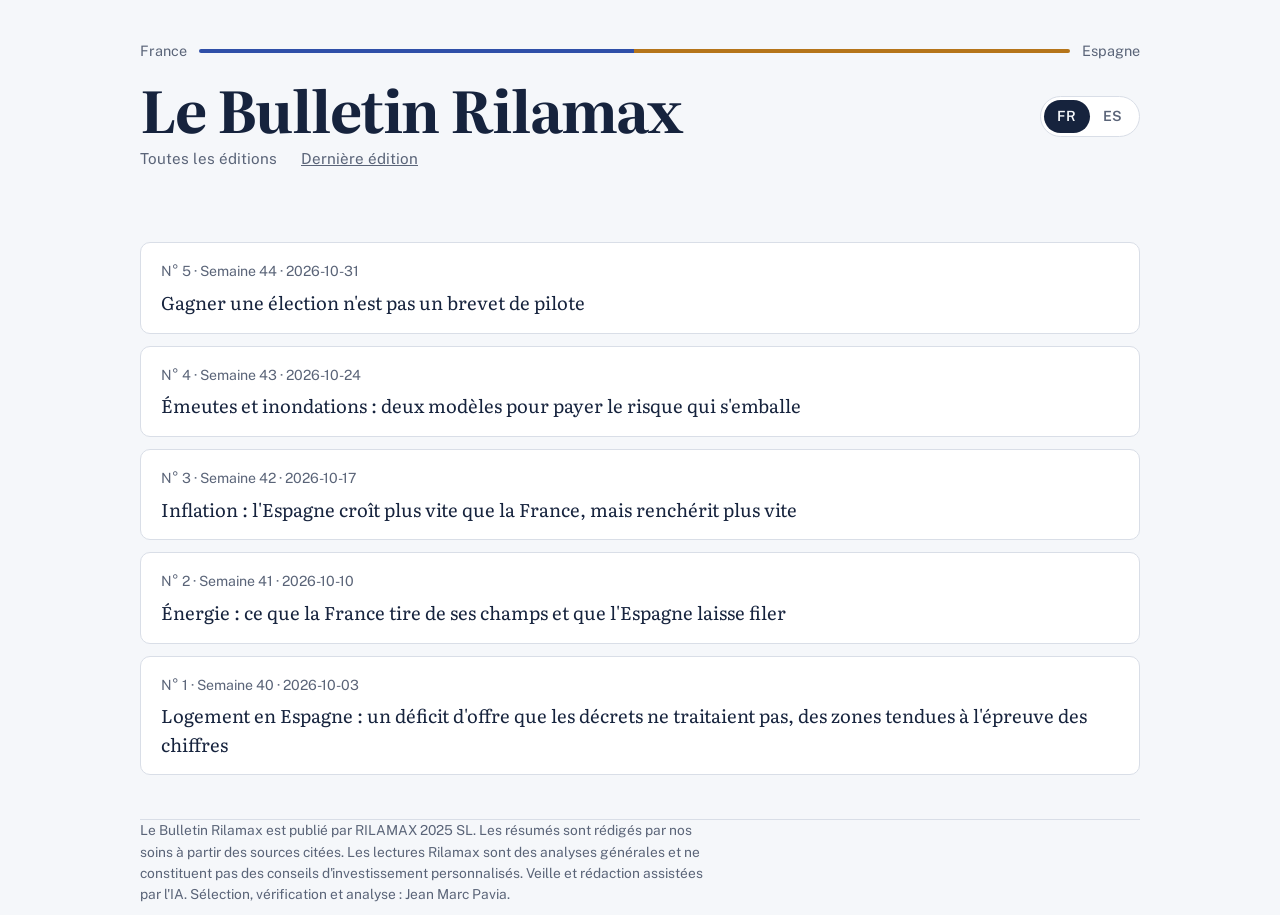
==== commit 7fa5eb66: "Bulletin Rilamax N.º 5 (semana 44)" ====
--- a/site/archivo/index.html
+++ b/site/archivo/index.html
@@ -226,7 +226,7 @@
   <div class="meta"><span>Toutes les éditions</span><span><a href="/?lang=fr">Dernière édition</a></span></div>
 </div></header>
 <main class="wrap"><section>
-  <ul class="ed-list"><li><a href="/ediciones/2026-10-31/?lang=fr"><span class="n">N° 5 · Semaine 44 · 2026-10-31</span><span class="t">Holdings et patrimoine : la France retouche sans cesse, l&#39;Espagne a laissé ses régions trancher</span></a></li><li><a href="/ediciones/2026-10-24/?lang=fr"><span class="n">N° 4 · Semaine 43 · 2026-10-24</span><span class="t">Émeutes et inondations : deux modèles pour payer le risque qui s&#39;emballe</span></a></li><li><a href="/ediciones/2026-10-17/?lang=fr"><span class="n">N° 3 · Semaine 42 · 2026-10-17</span><span class="t">Inflation : l&#39;Espagne croît plus vite que la France, mais renchérit plus vite</span></a></li><li><a href="/ediciones/2026-10-10/?lang=fr"><span class="n">N° 2 · Semaine 41 · 2026-10-10</span><span class="t">Énergie : ce que la France tire de ses champs et que l&#39;Espagne laisse filer</span></a></li><li><a href="/ediciones/2026-10-03/?lang=fr"><span class="n">N° 1 · Semaine 40 · 2026-10-03</span><span class="t">Logement en Espagne : un déficit d&#39;offre que les décrets ne traitaient pas, des zones tendues à l&#39;épreuve des chiffres</span></a></li></ul>
+  <ul class="ed-list"><li><a href="/ediciones/2026-10-31/?lang=fr"><span class="n">N° 5 · Semaine 44 · 2026-10-31</span><span class="t">Gagner une élection n&#39;est pas un brevet de pilote</span></a></li><li><a href="/ediciones/2026-10-24/?lang=fr"><span class="n">N° 4 · Semaine 43 · 2026-10-24</span><span class="t">Émeutes et inondations : deux modèles pour payer le risque qui s&#39;emballe</span></a></li><li><a href="/ediciones/2026-10-17/?lang=fr"><span class="n">N° 3 · Semaine 42 · 2026-10-17</span><span class="t">Inflation : l&#39;Espagne croît plus vite que la France, mais renchérit plus vite</span></a></li><li><a href="/ediciones/2026-10-10/?lang=fr"><span class="n">N° 2 · Semaine 41 · 2026-10-10</span><span class="t">Énergie : ce que la France tire de ses champs et que l&#39;Espagne laisse filer</span></a></li><li><a href="/ediciones/2026-10-03/?lang=fr"><span class="n">N° 1 · Semaine 40 · 2026-10-03</span><span class="t">Logement en Espagne : un déficit d&#39;offre que les décrets ne traitaient pas, des zones tendues à l&#39;épreuve des chiffres</span></a></li></ul>
 </section></main>
 <footer class="wrap"><p>Le Bulletin Rilamax est publié par RILAMAX 2025 SL. Les résumés sont rédigés par nos soins à partir des sources citées. Les lectures Rilamax sont des analyses générales et ne constituent pas des conseils d&#39;investissement personnalisés. Veille et rédaction assistées par l&#39;IA. Sélection, vérification et analyse : Jean Marc Pavia.</p></footer>
 </div>
@@ -240,7 +240,7 @@
   <div class="meta"><span>Todas las ediciones</span><span><a href="/?lang=es">Última edición</a></span></div>
 </div></header>
 <main class="wrap"><section>
-  <ul class="ed-list"><li><a href="/ediciones/2026-10-31/?lang=es"><span class="n">N.º 5 · Semana 44 · 2026-10-31</span><span class="t">Holdings y patrimonio: Francia retoca sin descanso, España dejó decidir a las comunidades autónomas</span></a></li><li><a href="/ediciones/2026-10-24/?lang=es"><span class="n">N.º 4 · Semana 43 · 2026-10-24</span><span class="t">Disturbios e inundaciones: dos modelos para pagar un riesgo que se desboca</span></a></li><li><a href="/ediciones/2026-10-17/?lang=es"><span class="n">N.º 3 · Semana 42 · 2026-10-17</span><span class="t">Inflación: España crece más deprisa que Francia, pero se encarece más deprisa</span></a></li><li><a href="/ediciones/2026-10-10/?lang=es"><span class="n">N.º 2 · Semana 41 · 2026-10-10</span><span class="t">Energía: lo que Francia saca de sus campos y España deja escapar</span></a></li><li><a href="/ediciones/2026-10-03/?lang=es"><span class="n">N.º 1 · Semana 40 · 2026-10-03</span><span class="t">Vivienda en España: un déficit de oferta que los decretos no abordaban y unas zonas tensionadas puestas a prueba por los datos</span></a></li></ul>
+  <ul class="ed-list"><li><a href="/ediciones/2026-10-31/?lang=es"><span class="n">N.º 5 · Semana 44 · 2026-10-31</span><span class="t">Ganar unas elecciones no es una licencia de piloto</span></a></li><li><a href="/ediciones/2026-10-24/?lang=es"><span class="n">N.º 4 · Semana 43 · 2026-10-24</span><span class="t">Disturbios e inundaciones: dos modelos para pagar un riesgo que se desboca</span></a></li><li><a href="/ediciones/2026-10-17/?lang=es"><span class="n">N.º 3 · Semana 42 · 2026-10-17</span><span class="t">Inflación: España crece más deprisa que Francia, pero se encarece más deprisa</span></a></li><li><a href="/ediciones/2026-10-10/?lang=es"><span class="n">N.º 2 · Semana 41 · 2026-10-10</span><span class="t">Energía: lo que Francia saca de sus campos y España deja escapar</span></a></li><li><a href="/ediciones/2026-10-03/?lang=es"><span class="n">N.º 1 · Semana 40 · 2026-10-03</span><span class="t">Vivienda en España: un déficit de oferta que los decretos no abordaban y unas zonas tensionadas puestas a prueba por los datos</span></a></li></ul>
 </section></main>
 <footer class="wrap"><p>El Boletín Rilamax lo publica RILAMAX 2025 SL. Los resúmenes son de elaboración propia a partir de las fuentes citadas. Las lecturas Rilamax son análisis generales y no constituyen asesoramiento de inversión personalizado. Seguimiento y redacción asistidos por IA. Selección, verificación y análisis: Jean Marc Pavia.</p></footer>
 </div>
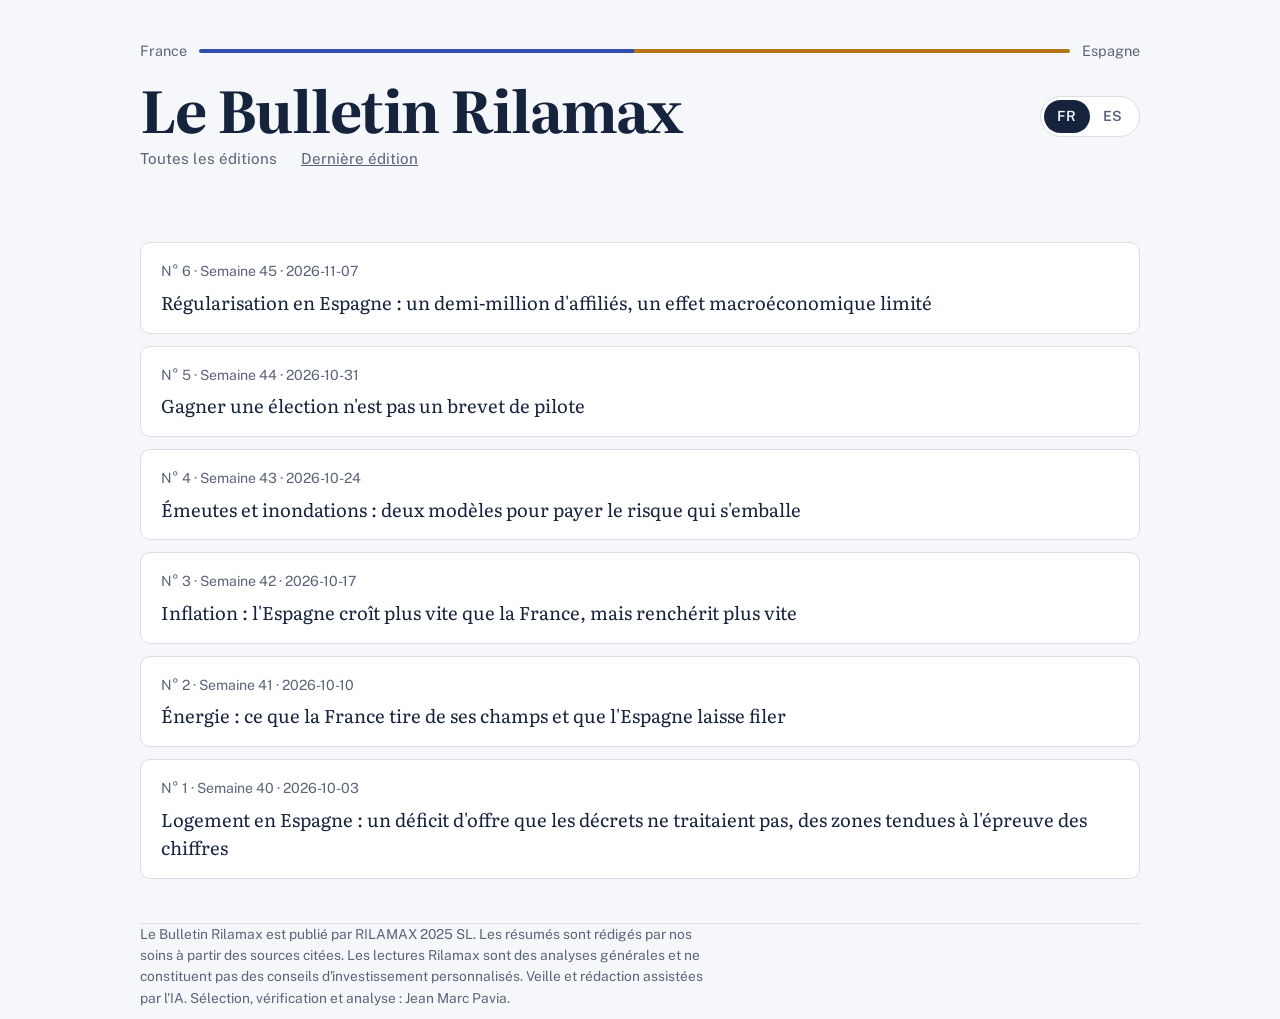
==== commit 1cb452b9: "Bulletin Rilamax N.º 6 (semana 45)" ====
--- a/site/archivo/index.html
+++ b/site/archivo/index.html
@@ -226,7 +226,7 @@
   <div class="meta"><span>Toutes les éditions</span><span><a href="/?lang=fr">Dernière édition</a></span></div>
 </div></header>
 <main class="wrap"><section>
-  <ul class="ed-list"><li><a href="/ediciones/2026-10-31/?lang=fr"><span class="n">N° 5 · Semaine 44 · 2026-10-31</span><span class="t">Gagner une élection n&#39;est pas un brevet de pilote</span></a></li><li><a href="/ediciones/2026-10-24/?lang=fr"><span class="n">N° 4 · Semaine 43 · 2026-10-24</span><span class="t">Émeutes et inondations : deux modèles pour payer le risque qui s&#39;emballe</span></a></li><li><a href="/ediciones/2026-10-17/?lang=fr"><span class="n">N° 3 · Semaine 42 · 2026-10-17</span><span class="t">Inflation : l&#39;Espagne croît plus vite que la France, mais renchérit plus vite</span></a></li><li><a href="/ediciones/2026-10-10/?lang=fr"><span class="n">N° 2 · Semaine 41 · 2026-10-10</span><span class="t">Énergie : ce que la France tire de ses champs et que l&#39;Espagne laisse filer</span></a></li><li><a href="/ediciones/2026-10-03/?lang=fr"><span class="n">N° 1 · Semaine 40 · 2026-10-03</span><span class="t">Logement en Espagne : un déficit d&#39;offre que les décrets ne traitaient pas, des zones tendues à l&#39;épreuve des chiffres</span></a></li></ul>
+  <ul class="ed-list"><li><a href="/ediciones/2026-11-07/?lang=fr"><span class="n">N° 6 · Semaine 45 · 2026-11-07</span><span class="t">Régularisation en Espagne : un demi-million d&#39;affiliés, un effet macroéconomique limité</span></a></li><li><a href="/ediciones/2026-10-31/?lang=fr"><span class="n">N° 5 · Semaine 44 · 2026-10-31</span><span class="t">Gagner une élection n&#39;est pas un brevet de pilote</span></a></li><li><a href="/ediciones/2026-10-24/?lang=fr"><span class="n">N° 4 · Semaine 43 · 2026-10-24</span><span class="t">Émeutes et inondations : deux modèles pour payer le risque qui s&#39;emballe</span></a></li><li><a href="/ediciones/2026-10-17/?lang=fr"><span class="n">N° 3 · Semaine 42 · 2026-10-17</span><span class="t">Inflation : l&#39;Espagne croît plus vite que la France, mais renchérit plus vite</span></a></li><li><a href="/ediciones/2026-10-10/?lang=fr"><span class="n">N° 2 · Semaine 41 · 2026-10-10</span><span class="t">Énergie : ce que la France tire de ses champs et que l&#39;Espagne laisse filer</span></a></li><li><a href="/ediciones/2026-10-03/?lang=fr"><span class="n">N° 1 · Semaine 40 · 2026-10-03</span><span class="t">Logement en Espagne : un déficit d&#39;offre que les décrets ne traitaient pas, des zones tendues à l&#39;épreuve des chiffres</span></a></li></ul>
 </section></main>
 <footer class="wrap"><p>Le Bulletin Rilamax est publié par RILAMAX 2025 SL. Les résumés sont rédigés par nos soins à partir des sources citées. Les lectures Rilamax sont des analyses générales et ne constituent pas des conseils d&#39;investissement personnalisés. Veille et rédaction assistées par l&#39;IA. Sélection, vérification et analyse : Jean Marc Pavia.</p></footer>
 </div>
@@ -240,7 +240,7 @@
   <div class="meta"><span>Todas las ediciones</span><span><a href="/?lang=es">Última edición</a></span></div>
 </div></header>
 <main class="wrap"><section>
-  <ul class="ed-list"><li><a href="/ediciones/2026-10-31/?lang=es"><span class="n">N.º 5 · Semana 44 · 2026-10-31</span><span class="t">Ganar unas elecciones no es una licencia de piloto</span></a></li><li><a href="/ediciones/2026-10-24/?lang=es"><span class="n">N.º 4 · Semana 43 · 2026-10-24</span><span class="t">Disturbios e inundaciones: dos modelos para pagar un riesgo que se desboca</span></a></li><li><a href="/ediciones/2026-10-17/?lang=es"><span class="n">N.º 3 · Semana 42 · 2026-10-17</span><span class="t">Inflación: España crece más deprisa que Francia, pero se encarece más deprisa</span></a></li><li><a href="/ediciones/2026-10-10/?lang=es"><span class="n">N.º 2 · Semana 41 · 2026-10-10</span><span class="t">Energía: lo que Francia saca de sus campos y España deja escapar</span></a></li><li><a href="/ediciones/2026-10-03/?lang=es"><span class="n">N.º 1 · Semana 40 · 2026-10-03</span><span class="t">Vivienda en España: un déficit de oferta que los decretos no abordaban y unas zonas tensionadas puestas a prueba por los datos</span></a></li></ul>
+  <ul class="ed-list"><li><a href="/ediciones/2026-11-07/?lang=es"><span class="n">N.º 6 · Semana 45 · 2026-11-07</span><span class="t">Regularización en España: medio millón de afiliados, un efecto macroeconómico limitado</span></a></li><li><a href="/ediciones/2026-10-31/?lang=es"><span class="n">N.º 5 · Semana 44 · 2026-10-31</span><span class="t">Ganar unas elecciones no es una licencia de piloto</span></a></li><li><a href="/ediciones/2026-10-24/?lang=es"><span class="n">N.º 4 · Semana 43 · 2026-10-24</span><span class="t">Disturbios e inundaciones: dos modelos para pagar un riesgo que se desboca</span></a></li><li><a href="/ediciones/2026-10-17/?lang=es"><span class="n">N.º 3 · Semana 42 · 2026-10-17</span><span class="t">Inflación: España crece más deprisa que Francia, pero se encarece más deprisa</span></a></li><li><a href="/ediciones/2026-10-10/?lang=es"><span class="n">N.º 2 · Semana 41 · 2026-10-10</span><span class="t">Energía: lo que Francia saca de sus campos y España deja escapar</span></a></li><li><a href="/ediciones/2026-10-03/?lang=es"><span class="n">N.º 1 · Semana 40 · 2026-10-03</span><span class="t">Vivienda en España: un déficit de oferta que los decretos no abordaban y unas zonas tensionadas puestas a prueba por los datos</span></a></li></ul>
 </section></main>
 <footer class="wrap"><p>El Boletín Rilamax lo publica RILAMAX 2025 SL. Los resúmenes son de elaboración propia a partir de las fuentes citadas. Las lecturas Rilamax son análisis generales y no constituyen asesoramiento de inversión personalizado. Seguimiento y redacción asistidos por IA. Selección, verificación y análisis: Jean Marc Pavia.</p></footer>
 </div>
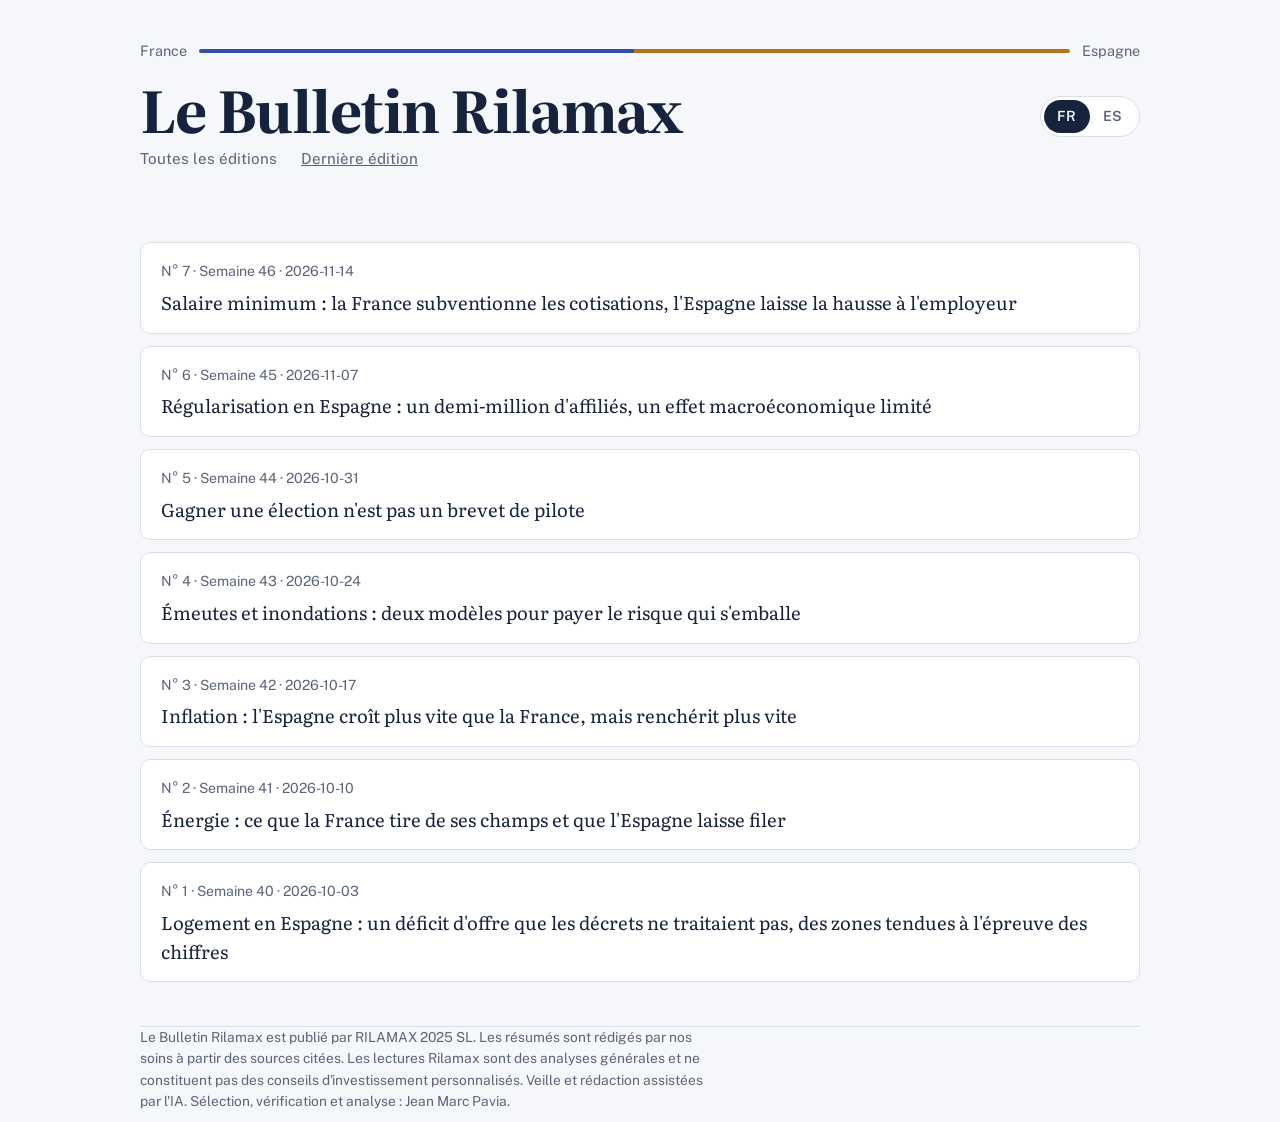
==== commit 07bdae71: "Bulletin Rilamax N.º 7 (semana 46)" ====
--- a/site/archivo/index.html
+++ b/site/archivo/index.html
@@ -226,7 +226,7 @@
   <div class="meta"><span>Toutes les éditions</span><span><a href="/?lang=fr">Dernière édition</a></span></div>
 </div></header>
 <main class="wrap"><section>
-  <ul class="ed-list"><li><a href="/ediciones/2026-11-07/?lang=fr"><span class="n">N° 6 · Semaine 45 · 2026-11-07</span><span class="t">Régularisation en Espagne : un demi-million d&#39;affiliés, un effet macroéconomique limité</span></a></li><li><a href="/ediciones/2026-10-31/?lang=fr"><span class="n">N° 5 · Semaine 44 · 2026-10-31</span><span class="t">Gagner une élection n&#39;est pas un brevet de pilote</span></a></li><li><a href="/ediciones/2026-10-24/?lang=fr"><span class="n">N° 4 · Semaine 43 · 2026-10-24</span><span class="t">Émeutes et inondations : deux modèles pour payer le risque qui s&#39;emballe</span></a></li><li><a href="/ediciones/2026-10-17/?lang=fr"><span class="n">N° 3 · Semaine 42 · 2026-10-17</span><span class="t">Inflation : l&#39;Espagne croît plus vite que la France, mais renchérit plus vite</span></a></li><li><a href="/ediciones/2026-10-10/?lang=fr"><span class="n">N° 2 · Semaine 41 · 2026-10-10</span><span class="t">Énergie : ce que la France tire de ses champs et que l&#39;Espagne laisse filer</span></a></li><li><a href="/ediciones/2026-10-03/?lang=fr"><span class="n">N° 1 · Semaine 40 · 2026-10-03</span><span class="t">Logement en Espagne : un déficit d&#39;offre que les décrets ne traitaient pas, des zones tendues à l&#39;épreuve des chiffres</span></a></li></ul>
+  <ul class="ed-list"><li><a href="/ediciones/2026-11-14/?lang=fr"><span class="n">N° 7 · Semaine 46 · 2026-11-14</span><span class="t">Salaire minimum : la France subventionne les cotisations, l&#39;Espagne laisse la hausse à l&#39;employeur</span></a></li><li><a href="/ediciones/2026-11-07/?lang=fr"><span class="n">N° 6 · Semaine 45 · 2026-11-07</span><span class="t">Régularisation en Espagne : un demi-million d&#39;affiliés, un effet macroéconomique limité</span></a></li><li><a href="/ediciones/2026-10-31/?lang=fr"><span class="n">N° 5 · Semaine 44 · 2026-10-31</span><span class="t">Gagner une élection n&#39;est pas un brevet de pilote</span></a></li><li><a href="/ediciones/2026-10-24/?lang=fr"><span class="n">N° 4 · Semaine 43 · 2026-10-24</span><span class="t">Émeutes et inondations : deux modèles pour payer le risque qui s&#39;emballe</span></a></li><li><a href="/ediciones/2026-10-17/?lang=fr"><span class="n">N° 3 · Semaine 42 · 2026-10-17</span><span class="t">Inflation : l&#39;Espagne croît plus vite que la France, mais renchérit plus vite</span></a></li><li><a href="/ediciones/2026-10-10/?lang=fr"><span class="n">N° 2 · Semaine 41 · 2026-10-10</span><span class="t">Énergie : ce que la France tire de ses champs et que l&#39;Espagne laisse filer</span></a></li><li><a href="/ediciones/2026-10-03/?lang=fr"><span class="n">N° 1 · Semaine 40 · 2026-10-03</span><span class="t">Logement en Espagne : un déficit d&#39;offre que les décrets ne traitaient pas, des zones tendues à l&#39;épreuve des chiffres</span></a></li></ul>
 </section></main>
 <footer class="wrap"><p>Le Bulletin Rilamax est publié par RILAMAX 2025 SL. Les résumés sont rédigés par nos soins à partir des sources citées. Les lectures Rilamax sont des analyses générales et ne constituent pas des conseils d&#39;investissement personnalisés. Veille et rédaction assistées par l&#39;IA. Sélection, vérification et analyse : Jean Marc Pavia.</p></footer>
 </div>
@@ -240,7 +240,7 @@
   <div class="meta"><span>Todas las ediciones</span><span><a href="/?lang=es">Última edición</a></span></div>
 </div></header>
 <main class="wrap"><section>
-  <ul class="ed-list"><li><a href="/ediciones/2026-11-07/?lang=es"><span class="n">N.º 6 · Semana 45 · 2026-11-07</span><span class="t">Regularización en España: medio millón de afiliados, un efecto macroeconómico limitado</span></a></li><li><a href="/ediciones/2026-10-31/?lang=es"><span class="n">N.º 5 · Semana 44 · 2026-10-31</span><span class="t">Ganar unas elecciones no es una licencia de piloto</span></a></li><li><a href="/ediciones/2026-10-24/?lang=es"><span class="n">N.º 4 · Semana 43 · 2026-10-24</span><span class="t">Disturbios e inundaciones: dos modelos para pagar un riesgo que se desboca</span></a></li><li><a href="/ediciones/2026-10-17/?lang=es"><span class="n">N.º 3 · Semana 42 · 2026-10-17</span><span class="t">Inflación: España crece más deprisa que Francia, pero se encarece más deprisa</span></a></li><li><a href="/ediciones/2026-10-10/?lang=es"><span class="n">N.º 2 · Semana 41 · 2026-10-10</span><span class="t">Energía: lo que Francia saca de sus campos y España deja escapar</span></a></li><li><a href="/ediciones/2026-10-03/?lang=es"><span class="n">N.º 1 · Semana 40 · 2026-10-03</span><span class="t">Vivienda en España: un déficit de oferta que los decretos no abordaban y unas zonas tensionadas puestas a prueba por los datos</span></a></li></ul>
+  <ul class="ed-list"><li><a href="/ediciones/2026-11-14/?lang=es"><span class="n">N.º 7 · Semana 46 · 2026-11-14</span><span class="t">Salario mínimo: Francia subvenciona las cotizaciones, España deja la subida al empleador</span></a></li><li><a href="/ediciones/2026-11-07/?lang=es"><span class="n">N.º 6 · Semana 45 · 2026-11-07</span><span class="t">Regularización en España: medio millón de afiliados, un efecto macroeconómico limitado</span></a></li><li><a href="/ediciones/2026-10-31/?lang=es"><span class="n">N.º 5 · Semana 44 · 2026-10-31</span><span class="t">Ganar unas elecciones no es una licencia de piloto</span></a></li><li><a href="/ediciones/2026-10-24/?lang=es"><span class="n">N.º 4 · Semana 43 · 2026-10-24</span><span class="t">Disturbios e inundaciones: dos modelos para pagar un riesgo que se desboca</span></a></li><li><a href="/ediciones/2026-10-17/?lang=es"><span class="n">N.º 3 · Semana 42 · 2026-10-17</span><span class="t">Inflación: España crece más deprisa que Francia, pero se encarece más deprisa</span></a></li><li><a href="/ediciones/2026-10-10/?lang=es"><span class="n">N.º 2 · Semana 41 · 2026-10-10</span><span class="t">Energía: lo que Francia saca de sus campos y España deja escapar</span></a></li><li><a href="/ediciones/2026-10-03/?lang=es"><span class="n">N.º 1 · Semana 40 · 2026-10-03</span><span class="t">Vivienda en España: un déficit de oferta que los decretos no abordaban y unas zonas tensionadas puestas a prueba por los datos</span></a></li></ul>
 </section></main>
 <footer class="wrap"><p>El Boletín Rilamax lo publica RILAMAX 2025 SL. Los resúmenes son de elaboración propia a partir de las fuentes citadas. Las lecturas Rilamax son análisis generales y no constituyen asesoramiento de inversión personalizado. Seguimiento y redacción asistidos por IA. Selección, verificación y análisis: Jean Marc Pavia.</p></footer>
 </div>
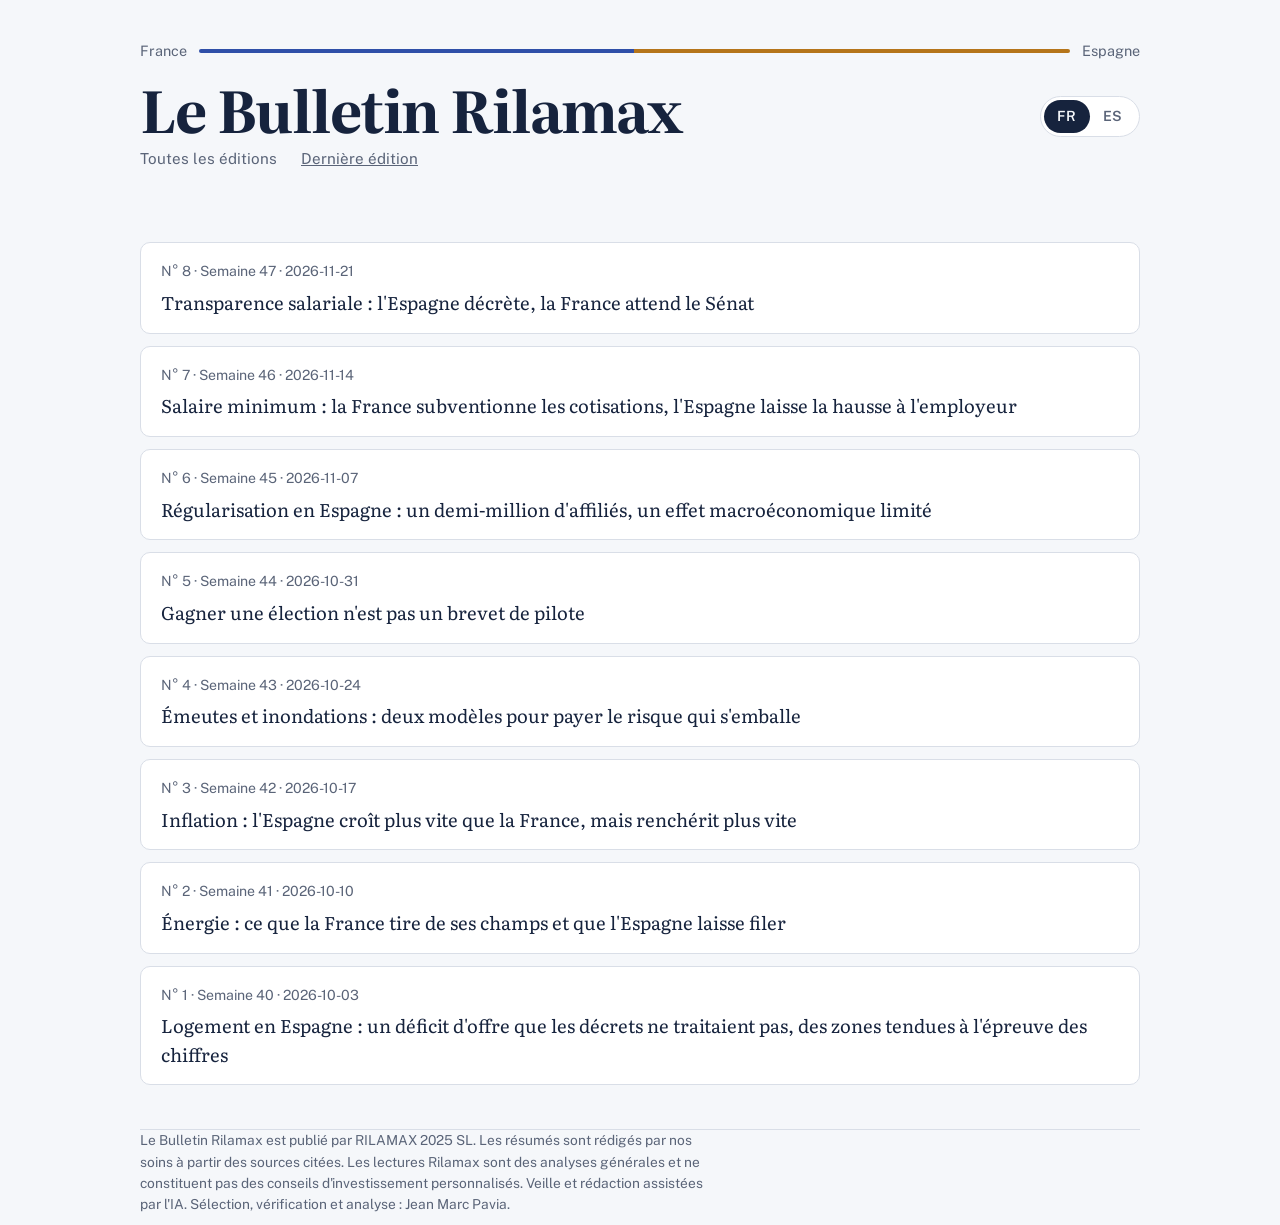
==== commit d4901204: "Bulletin Rilamax N.º 8 (semana 47)" ====
--- a/site/archivo/index.html
+++ b/site/archivo/index.html
@@ -226,7 +226,7 @@
   <div class="meta"><span>Toutes les éditions</span><span><a href="/?lang=fr">Dernière édition</a></span></div>
 </div></header>
 <main class="wrap"><section>
-  <ul class="ed-list"><li><a href="/ediciones/2026-11-14/?lang=fr"><span class="n">N° 7 · Semaine 46 · 2026-11-14</span><span class="t">Salaire minimum : la France subventionne les cotisations, l&#39;Espagne laisse la hausse à l&#39;employeur</span></a></li><li><a href="/ediciones/2026-11-07/?lang=fr"><span class="n">N° 6 · Semaine 45 · 2026-11-07</span><span class="t">Régularisation en Espagne : un demi-million d&#39;affiliés, un effet macroéconomique limité</span></a></li><li><a href="/ediciones/2026-10-31/?lang=fr"><span class="n">N° 5 · Semaine 44 · 2026-10-31</span><span class="t">Gagner une élection n&#39;est pas un brevet de pilote</span></a></li><li><a href="/ediciones/2026-10-24/?lang=fr"><span class="n">N° 4 · Semaine 43 · 2026-10-24</span><span class="t">Émeutes et inondations : deux modèles pour payer le risque qui s&#39;emballe</span></a></li><li><a href="/ediciones/2026-10-17/?lang=fr"><span class="n">N° 3 · Semaine 42 · 2026-10-17</span><span class="t">Inflation : l&#39;Espagne croît plus vite que la France, mais renchérit plus vite</span></a></li><li><a href="/ediciones/2026-10-10/?lang=fr"><span class="n">N° 2 · Semaine 41 · 2026-10-10</span><span class="t">Énergie : ce que la France tire de ses champs et que l&#39;Espagne laisse filer</span></a></li><li><a href="/ediciones/2026-10-03/?lang=fr"><span class="n">N° 1 · Semaine 40 · 2026-10-03</span><span class="t">Logement en Espagne : un déficit d&#39;offre que les décrets ne traitaient pas, des zones tendues à l&#39;épreuve des chiffres</span></a></li></ul>
+  <ul class="ed-list"><li><a href="/ediciones/2026-11-21/?lang=fr"><span class="n">N° 8 · Semaine 47 · 2026-11-21</span><span class="t">Transparence salariale : l&#39;Espagne décrète, la France attend le Sénat</span></a></li><li><a href="/ediciones/2026-11-14/?lang=fr"><span class="n">N° 7 · Semaine 46 · 2026-11-14</span><span class="t">Salaire minimum : la France subventionne les cotisations, l&#39;Espagne laisse la hausse à l&#39;employeur</span></a></li><li><a href="/ediciones/2026-11-07/?lang=fr"><span class="n">N° 6 · Semaine 45 · 2026-11-07</span><span class="t">Régularisation en Espagne : un demi-million d&#39;affiliés, un effet macroéconomique limité</span></a></li><li><a href="/ediciones/2026-10-31/?lang=fr"><span class="n">N° 5 · Semaine 44 · 2026-10-31</span><span class="t">Gagner une élection n&#39;est pas un brevet de pilote</span></a></li><li><a href="/ediciones/2026-10-24/?lang=fr"><span class="n">N° 4 · Semaine 43 · 2026-10-24</span><span class="t">Émeutes et inondations : deux modèles pour payer le risque qui s&#39;emballe</span></a></li><li><a href="/ediciones/2026-10-17/?lang=fr"><span class="n">N° 3 · Semaine 42 · 2026-10-17</span><span class="t">Inflation : l&#39;Espagne croît plus vite que la France, mais renchérit plus vite</span></a></li><li><a href="/ediciones/2026-10-10/?lang=fr"><span class="n">N° 2 · Semaine 41 · 2026-10-10</span><span class="t">Énergie : ce que la France tire de ses champs et que l&#39;Espagne laisse filer</span></a></li><li><a href="/ediciones/2026-10-03/?lang=fr"><span class="n">N° 1 · Semaine 40 · 2026-10-03</span><span class="t">Logement en Espagne : un déficit d&#39;offre que les décrets ne traitaient pas, des zones tendues à l&#39;épreuve des chiffres</span></a></li></ul>
 </section></main>
 <footer class="wrap"><p>Le Bulletin Rilamax est publié par RILAMAX 2025 SL. Les résumés sont rédigés par nos soins à partir des sources citées. Les lectures Rilamax sont des analyses générales et ne constituent pas des conseils d&#39;investissement personnalisés. Veille et rédaction assistées par l&#39;IA. Sélection, vérification et analyse : Jean Marc Pavia.</p></footer>
 </div>
@@ -240,7 +240,7 @@
   <div class="meta"><span>Todas las ediciones</span><span><a href="/?lang=es">Última edición</a></span></div>
 </div></header>
 <main class="wrap"><section>
-  <ul class="ed-list"><li><a href="/ediciones/2026-11-14/?lang=es"><span class="n">N.º 7 · Semana 46 · 2026-11-14</span><span class="t">Salario mínimo: Francia subvenciona las cotizaciones, España deja la subida al empleador</span></a></li><li><a href="/ediciones/2026-11-07/?lang=es"><span class="n">N.º 6 · Semana 45 · 2026-11-07</span><span class="t">Regularización en España: medio millón de afiliados, un efecto macroeconómico limitado</span></a></li><li><a href="/ediciones/2026-10-31/?lang=es"><span class="n">N.º 5 · Semana 44 · 2026-10-31</span><span class="t">Ganar unas elecciones no es una licencia de piloto</span></a></li><li><a href="/ediciones/2026-10-24/?lang=es"><span class="n">N.º 4 · Semana 43 · 2026-10-24</span><span class="t">Disturbios e inundaciones: dos modelos para pagar un riesgo que se desboca</span></a></li><li><a href="/ediciones/2026-10-17/?lang=es"><span class="n">N.º 3 · Semana 42 · 2026-10-17</span><span class="t">Inflación: España crece más deprisa que Francia, pero se encarece más deprisa</span></a></li><li><a href="/ediciones/2026-10-10/?lang=es"><span class="n">N.º 2 · Semana 41 · 2026-10-10</span><span class="t">Energía: lo que Francia saca de sus campos y España deja escapar</span></a></li><li><a href="/ediciones/2026-10-03/?lang=es"><span class="n">N.º 1 · Semana 40 · 2026-10-03</span><span class="t">Vivienda en España: un déficit de oferta que los decretos no abordaban y unas zonas tensionadas puestas a prueba por los datos</span></a></li></ul>
+  <ul class="ed-list"><li><a href="/ediciones/2026-11-21/?lang=es"><span class="n">N.º 8 · Semana 47 · 2026-11-21</span><span class="t">Transparencia salarial: España decreta, Francia espera al Senado</span></a></li><li><a href="/ediciones/2026-11-14/?lang=es"><span class="n">N.º 7 · Semana 46 · 2026-11-14</span><span class="t">Salario mínimo: Francia subvenciona las cotizaciones, España deja la subida al empleador</span></a></li><li><a href="/ediciones/2026-11-07/?lang=es"><span class="n">N.º 6 · Semana 45 · 2026-11-07</span><span class="t">Regularización en España: medio millón de afiliados, un efecto macroeconómico limitado</span></a></li><li><a href="/ediciones/2026-10-31/?lang=es"><span class="n">N.º 5 · Semana 44 · 2026-10-31</span><span class="t">Ganar unas elecciones no es una licencia de piloto</span></a></li><li><a href="/ediciones/2026-10-24/?lang=es"><span class="n">N.º 4 · Semana 43 · 2026-10-24</span><span class="t">Disturbios e inundaciones: dos modelos para pagar un riesgo que se desboca</span></a></li><li><a href="/ediciones/2026-10-17/?lang=es"><span class="n">N.º 3 · Semana 42 · 2026-10-17</span><span class="t">Inflación: España crece más deprisa que Francia, pero se encarece más deprisa</span></a></li><li><a href="/ediciones/2026-10-10/?lang=es"><span class="n">N.º 2 · Semana 41 · 2026-10-10</span><span class="t">Energía: lo que Francia saca de sus campos y España deja escapar</span></a></li><li><a href="/ediciones/2026-10-03/?lang=es"><span class="n">N.º 1 · Semana 40 · 2026-10-03</span><span class="t">Vivienda en España: un déficit de oferta que los decretos no abordaban y unas zonas tensionadas puestas a prueba por los datos</span></a></li></ul>
 </section></main>
 <footer class="wrap"><p>El Boletín Rilamax lo publica RILAMAX 2025 SL. Los resúmenes son de elaboración propia a partir de las fuentes citadas. Las lecturas Rilamax son análisis generales y no constituyen asesoramiento de inversión personalizado. Seguimiento y redacción asistidos por IA. Selección, verificación y análisis: Jean Marc Pavia.</p></footer>
 </div>
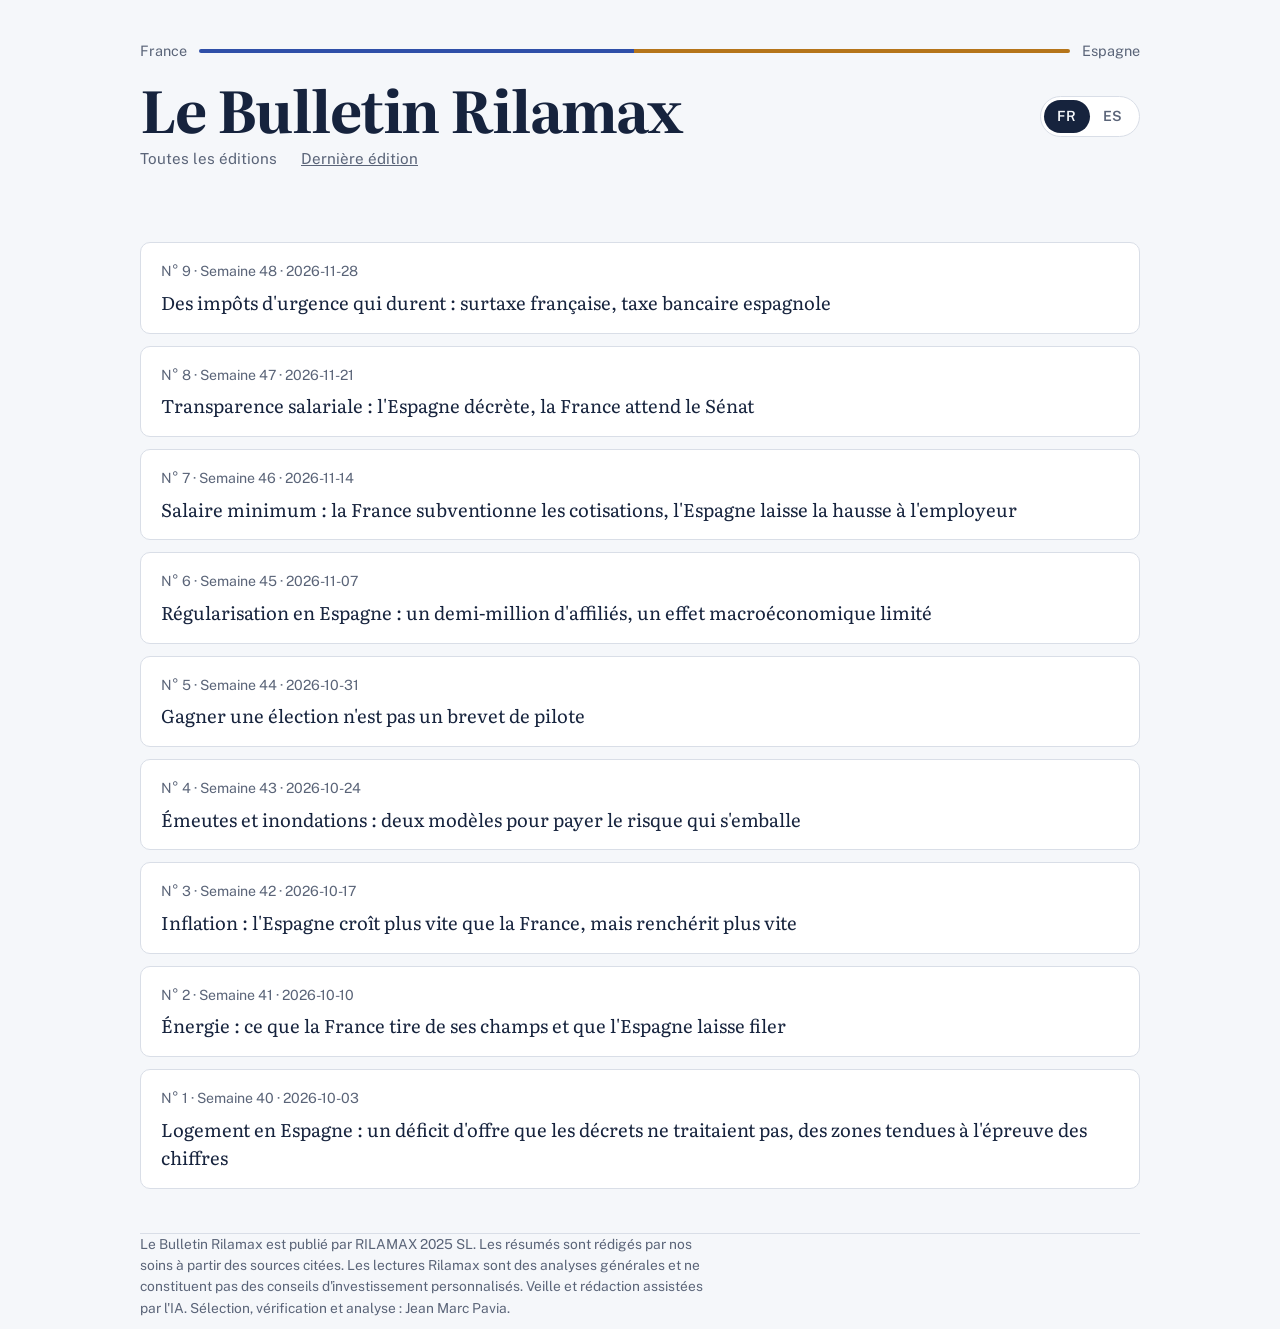
==== commit 2595c850: "Bulletin Rilamax N.º 9 (semana 48)" ====
--- a/site/archivo/index.html
+++ b/site/archivo/index.html
@@ -226,7 +226,7 @@
   <div class="meta"><span>Toutes les éditions</span><span><a href="/?lang=fr">Dernière édition</a></span></div>
 </div></header>
 <main class="wrap"><section>
-  <ul class="ed-list"><li><a href="/ediciones/2026-11-21/?lang=fr"><span class="n">N° 8 · Semaine 47 · 2026-11-21</span><span class="t">Transparence salariale : l&#39;Espagne décrète, la France attend le Sénat</span></a></li><li><a href="/ediciones/2026-11-14/?lang=fr"><span class="n">N° 7 · Semaine 46 · 2026-11-14</span><span class="t">Salaire minimum : la France subventionne les cotisations, l&#39;Espagne laisse la hausse à l&#39;employeur</span></a></li><li><a href="/ediciones/2026-11-07/?lang=fr"><span class="n">N° 6 · Semaine 45 · 2026-11-07</span><span class="t">Régularisation en Espagne : un demi-million d&#39;affiliés, un effet macroéconomique limité</span></a></li><li><a href="/ediciones/2026-10-31/?lang=fr"><span class="n">N° 5 · Semaine 44 · 2026-10-31</span><span class="t">Gagner une élection n&#39;est pas un brevet de pilote</span></a></li><li><a href="/ediciones/2026-10-24/?lang=fr"><span class="n">N° 4 · Semaine 43 · 2026-10-24</span><span class="t">Émeutes et inondations : deux modèles pour payer le risque qui s&#39;emballe</span></a></li><li><a href="/ediciones/2026-10-17/?lang=fr"><span class="n">N° 3 · Semaine 42 · 2026-10-17</span><span class="t">Inflation : l&#39;Espagne croît plus vite que la France, mais renchérit plus vite</span></a></li><li><a href="/ediciones/2026-10-10/?lang=fr"><span class="n">N° 2 · Semaine 41 · 2026-10-10</span><span class="t">Énergie : ce que la France tire de ses champs et que l&#39;Espagne laisse filer</span></a></li><li><a href="/ediciones/2026-10-03/?lang=fr"><span class="n">N° 1 · Semaine 40 · 2026-10-03</span><span class="t">Logement en Espagne : un déficit d&#39;offre que les décrets ne traitaient pas, des zones tendues à l&#39;épreuve des chiffres</span></a></li></ul>
+  <ul class="ed-list"><li><a href="/ediciones/2026-11-28/?lang=fr"><span class="n">N° 9 · Semaine 48 · 2026-11-28</span><span class="t">Des impôts d&#39;urgence qui durent : surtaxe française, taxe bancaire espagnole</span></a></li><li><a href="/ediciones/2026-11-21/?lang=fr"><span class="n">N° 8 · Semaine 47 · 2026-11-21</span><span class="t">Transparence salariale : l&#39;Espagne décrète, la France attend le Sénat</span></a></li><li><a href="/ediciones/2026-11-14/?lang=fr"><span class="n">N° 7 · Semaine 46 · 2026-11-14</span><span class="t">Salaire minimum : la France subventionne les cotisations, l&#39;Espagne laisse la hausse à l&#39;employeur</span></a></li><li><a href="/ediciones/2026-11-07/?lang=fr"><span class="n">N° 6 · Semaine 45 · 2026-11-07</span><span class="t">Régularisation en Espagne : un demi-million d&#39;affiliés, un effet macroéconomique limité</span></a></li><li><a href="/ediciones/2026-10-31/?lang=fr"><span class="n">N° 5 · Semaine 44 · 2026-10-31</span><span class="t">Gagner une élection n&#39;est pas un brevet de pilote</span></a></li><li><a href="/ediciones/2026-10-24/?lang=fr"><span class="n">N° 4 · Semaine 43 · 2026-10-24</span><span class="t">Émeutes et inondations : deux modèles pour payer le risque qui s&#39;emballe</span></a></li><li><a href="/ediciones/2026-10-17/?lang=fr"><span class="n">N° 3 · Semaine 42 · 2026-10-17</span><span class="t">Inflation : l&#39;Espagne croît plus vite que la France, mais renchérit plus vite</span></a></li><li><a href="/ediciones/2026-10-10/?lang=fr"><span class="n">N° 2 · Semaine 41 · 2026-10-10</span><span class="t">Énergie : ce que la France tire de ses champs et que l&#39;Espagne laisse filer</span></a></li><li><a href="/ediciones/2026-10-03/?lang=fr"><span class="n">N° 1 · Semaine 40 · 2026-10-03</span><span class="t">Logement en Espagne : un déficit d&#39;offre que les décrets ne traitaient pas, des zones tendues à l&#39;épreuve des chiffres</span></a></li></ul>
 </section></main>
 <footer class="wrap"><p>Le Bulletin Rilamax est publié par RILAMAX 2025 SL. Les résumés sont rédigés par nos soins à partir des sources citées. Les lectures Rilamax sont des analyses générales et ne constituent pas des conseils d&#39;investissement personnalisés. Veille et rédaction assistées par l&#39;IA. Sélection, vérification et analyse : Jean Marc Pavia.</p></footer>
 </div>
@@ -240,7 +240,7 @@
   <div class="meta"><span>Todas las ediciones</span><span><a href="/?lang=es">Última edición</a></span></div>
 </div></header>
 <main class="wrap"><section>
-  <ul class="ed-list"><li><a href="/ediciones/2026-11-21/?lang=es"><span class="n">N.º 8 · Semana 47 · 2026-11-21</span><span class="t">Transparencia salarial: España decreta, Francia espera al Senado</span></a></li><li><a href="/ediciones/2026-11-14/?lang=es"><span class="n">N.º 7 · Semana 46 · 2026-11-14</span><span class="t">Salario mínimo: Francia subvenciona las cotizaciones, España deja la subida al empleador</span></a></li><li><a href="/ediciones/2026-11-07/?lang=es"><span class="n">N.º 6 · Semana 45 · 2026-11-07</span><span class="t">Regularización en España: medio millón de afiliados, un efecto macroeconómico limitado</span></a></li><li><a href="/ediciones/2026-10-31/?lang=es"><span class="n">N.º 5 · Semana 44 · 2026-10-31</span><span class="t">Ganar unas elecciones no es una licencia de piloto</span></a></li><li><a href="/ediciones/2026-10-24/?lang=es"><span class="n">N.º 4 · Semana 43 · 2026-10-24</span><span class="t">Disturbios e inundaciones: dos modelos para pagar un riesgo que se desboca</span></a></li><li><a href="/ediciones/2026-10-17/?lang=es"><span class="n">N.º 3 · Semana 42 · 2026-10-17</span><span class="t">Inflación: España crece más deprisa que Francia, pero se encarece más deprisa</span></a></li><li><a href="/ediciones/2026-10-10/?lang=es"><span class="n">N.º 2 · Semana 41 · 2026-10-10</span><span class="t">Energía: lo que Francia saca de sus campos y España deja escapar</span></a></li><li><a href="/ediciones/2026-10-03/?lang=es"><span class="n">N.º 1 · Semana 40 · 2026-10-03</span><span class="t">Vivienda en España: un déficit de oferta que los decretos no abordaban y unas zonas tensionadas puestas a prueba por los datos</span></a></li></ul>
+  <ul class="ed-list"><li><a href="/ediciones/2026-11-28/?lang=es"><span class="n">N.º 9 · Semana 48 · 2026-11-28</span><span class="t">Impuestos de urgencia que duran: recargo francés, impuesto bancario español</span></a></li><li><a href="/ediciones/2026-11-21/?lang=es"><span class="n">N.º 8 · Semana 47 · 2026-11-21</span><span class="t">Transparencia salarial: España decreta, Francia espera al Senado</span></a></li><li><a href="/ediciones/2026-11-14/?lang=es"><span class="n">N.º 7 · Semana 46 · 2026-11-14</span><span class="t">Salario mínimo: Francia subvenciona las cotizaciones, España deja la subida al empleador</span></a></li><li><a href="/ediciones/2026-11-07/?lang=es"><span class="n">N.º 6 · Semana 45 · 2026-11-07</span><span class="t">Regularización en España: medio millón de afiliados, un efecto macroeconómico limitado</span></a></li><li><a href="/ediciones/2026-10-31/?lang=es"><span class="n">N.º 5 · Semana 44 · 2026-10-31</span><span class="t">Ganar unas elecciones no es una licencia de piloto</span></a></li><li><a href="/ediciones/2026-10-24/?lang=es"><span class="n">N.º 4 · Semana 43 · 2026-10-24</span><span class="t">Disturbios e inundaciones: dos modelos para pagar un riesgo que se desboca</span></a></li><li><a href="/ediciones/2026-10-17/?lang=es"><span class="n">N.º 3 · Semana 42 · 2026-10-17</span><span class="t">Inflación: España crece más deprisa que Francia, pero se encarece más deprisa</span></a></li><li><a href="/ediciones/2026-10-10/?lang=es"><span class="n">N.º 2 · Semana 41 · 2026-10-10</span><span class="t">Energía: lo que Francia saca de sus campos y España deja escapar</span></a></li><li><a href="/ediciones/2026-10-03/?lang=es"><span class="n">N.º 1 · Semana 40 · 2026-10-03</span><span class="t">Vivienda en España: un déficit de oferta que los decretos no abordaban y unas zonas tensionadas puestas a prueba por los datos</span></a></li></ul>
 </section></main>
 <footer class="wrap"><p>El Boletín Rilamax lo publica RILAMAX 2025 SL. Los resúmenes son de elaboración propia a partir de las fuentes citadas. Las lecturas Rilamax son análisis generales y no constituyen asesoramiento de inversión personalizado. Seguimiento y redacción asistidos por IA. Selección, verificación y análisis: Jean Marc Pavia.</p></footer>
 </div>
